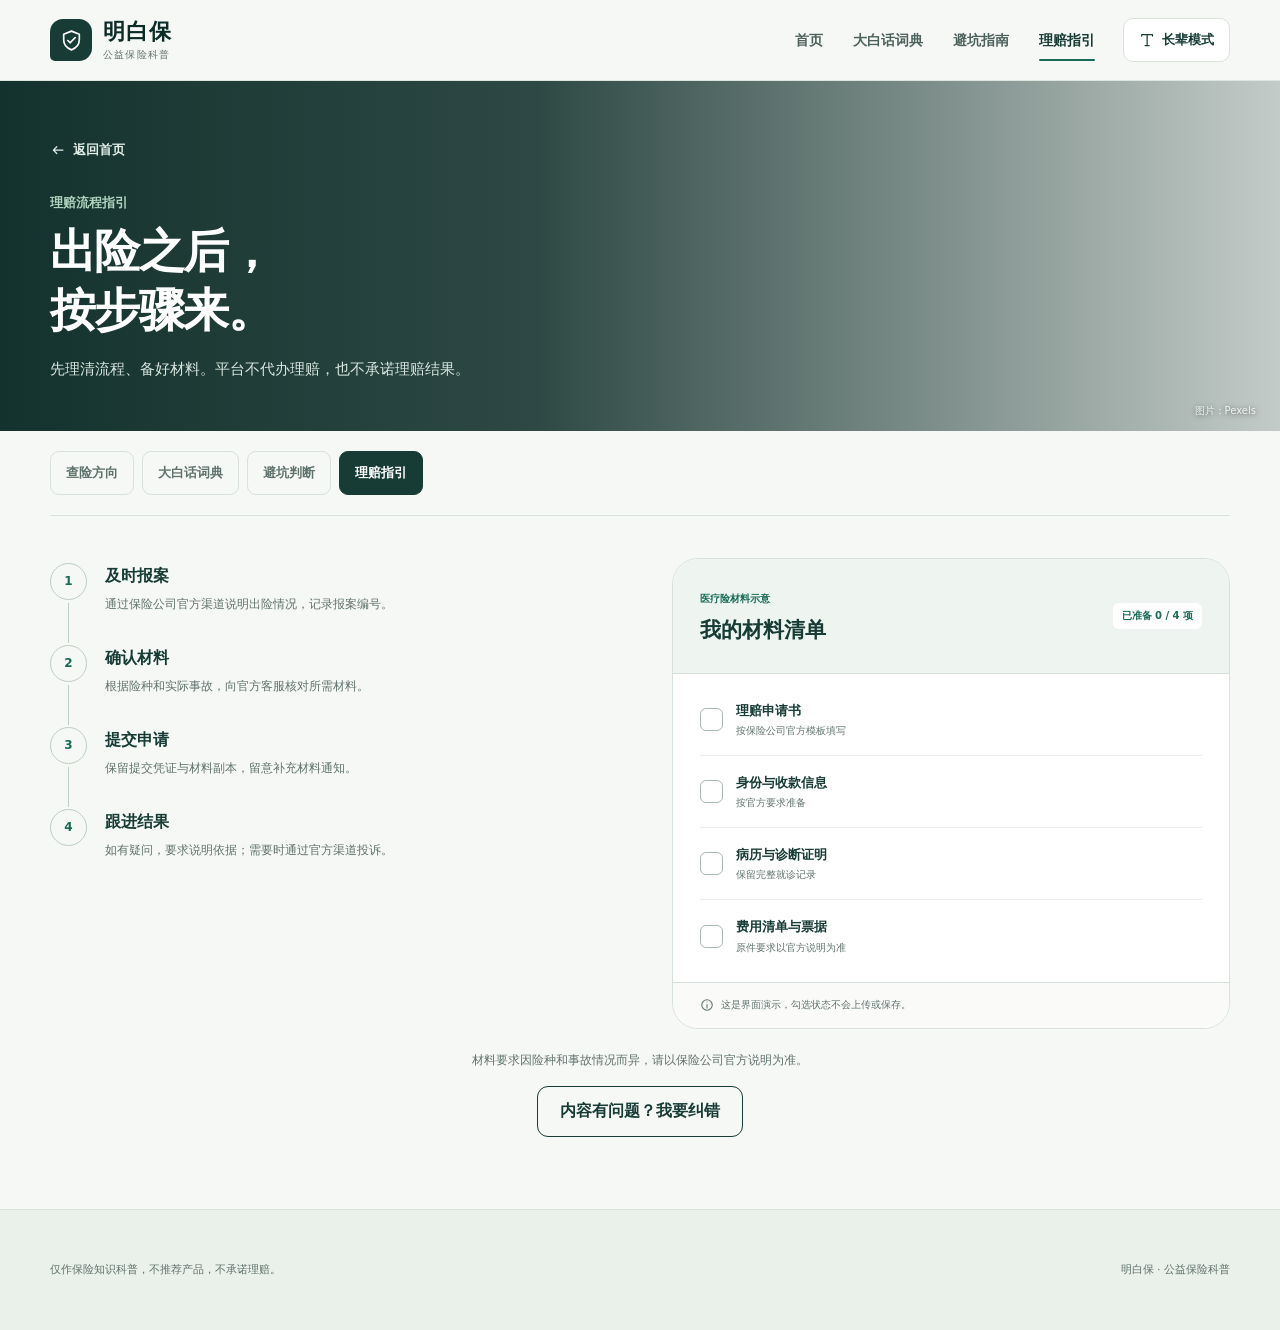
==== claims.html @ 7295a83c "Add files via upload" ====
<!doctype html>
<html lang="zh-CN">
<head><meta charset="utf-8"><meta name="viewport" content="width=device-width, initial-scale=1"><title>理赔指引｜明白保</title><link rel="stylesheet" href="styles.css"><script src="subpage.js" defer></script></head>
<body data-page="claims">
  <a class="skip-link" href="#main">跳到主要内容</a>
  <header class="site-header"><div class="header-inner container"><a class="brand" href="index.html" aria-label="明白保首页"><span class="brand-mark"><svg><use href="icons.svg#i-shield"></use></svg></span><span class="brand-name">明白保<small>公益保险科普</small></span></a><nav class="main-nav" id="main-nav" aria-label="主导航"><a href="index.html">首页</a><a href="dictionary.html">大白话词典</a><a href="pitfalls.html">避坑指南</a><a class="active" href="claims.html">理赔指引</a></nav><div class="header-actions"><button class="elder-button" id="elder-toggle" type="button" aria-pressed="false"><svg><use href="icons.svg#i-type"></use></svg><span>长辈模式</span></button><button class="menu-button icon-button" id="menu-toggle" type="button" aria-label="打开导航" aria-expanded="false" aria-controls="main-nav"><svg><use href="icons.svg#i-menu"></use></svg></button></div></div></header>
  <section class="elder-toolbar" id="elder-toolbar" aria-label="长辈模式工具" hidden><div class="container"><span><svg><use href="icons.svg#i-check"></use></svg>简洁阅读模式：只保留重要内容</span><button id="elder-read-page" type="button" aria-pressed="false"><svg><use href="icons.svg#i-volume"></use></svg><span>朗读本页</span></button></div></section>
  <main id="main">
    <section class="module-hero" style="--module-image:url('assets/claims.jpg')"><div class="container"><a class="back-home" href="index.html"><svg><use href="icons.svg#i-arrow"></use></svg>返回首页</a><p class="module-kicker">理赔流程指引</p><h1>出险之后，<br>按步骤来。</h1><p>先理清流程、备好材料。平台不代办理赔，也不承诺理赔结果。</p></div><a class="module-photo-credit" href="https://www.pexels.com/photo/person-working-on-documents-7821540/" target="_blank" rel="noopener">图片：Pexels</a></section>
    <nav class="module-switcher container" aria-label="功能切换"><a href="direction.html">查险方向</a><a href="dictionary.html">大白话词典</a><a href="pitfalls.html">避坑判断</a><a class="active" href="claims.html">理赔指引</a></nav>
    <section class="module-body container" aria-label="理赔步骤和材料"><div class="claims-layout"><ol class="claim-timeline"><li><span>1</span><div><strong>及时报案</strong><p>通过保险公司官方渠道说明出险情况，记录报案编号。</p></div></li><li><span>2</span><div><strong>确认材料</strong><p>根据险种和实际事故，向官方客服核对所需材料。</p></div></li><li><span>3</span><div><strong>提交申请</strong><p>保留提交凭证与材料副本，留意补充材料通知。</p></div></li><li><span>4</span><div><strong>跟进结果</strong><p>如有疑问，要求说明依据；需要时通过官方渠道投诉。</p></div></li></ol><div class="materials-card"><div class="materials-heading"><div><span>医疗险材料示意</span><h3>我的材料清单</h3></div><span id="material-progress">已准备 0 / 4 项</span></div><div class="material-list"><label><input type="checkbox"><span class="custom-check"><svg><use href="icons.svg#i-check"></use></svg></span><span><strong>理赔申请书</strong><small>按保险公司官方模板填写</small></span></label><label><input type="checkbox"><span class="custom-check"><svg><use href="icons.svg#i-check"></use></svg></span><span><strong>身份与收款信息</strong><small>按官方要求准备</small></span></label><label><input type="checkbox"><span class="custom-check"><svg><use href="icons.svg#i-check"></use></svg></span><span><strong>病历与诊断证明</strong><small>保留完整就诊记录</small></span></label><label><input type="checkbox"><span class="custom-check"><svg><use href="icons.svg#i-check"></use></svg></span><span><strong>费用清单与票据</strong><small>原件要求以官方说明为准</small></span></label></div><p class="materials-note"><svg><use href="icons.svg#i-info"></use></svg>这是界面演示，勾选状态不会上传或保存。</p></div></div><p class="module-disclaimer">材料要求因险种和事故情况而异，请以保险公司官方说明为准。</p><button class="secondary-button correction-open" type="button">内容有问题？我要纠错</button></section>
  </main>
  <footer class="site-footer"><div class="container footer-inner"><p>仅作保险知识科普，不推荐产品，不承诺理赔。</p><p class="prototype-label">明白保 · 公益保险科普</p></div></footer>
  <dialog class="correction-dialog" id="correction-dialog" aria-labelledby="correction-title"><button class="dialog-close icon-button" type="button" data-close-dialog aria-label="关闭"><svg><use href="icons.svg#i-close"></use></svg></button><div class="dialog-badge"><svg><use href="icons.svg#i-refresh"></use></svg>内容纠错</div><h2 id="correction-title">哪里需要改正？</h2><p class="dialog-description">无需填写姓名或联系方式。当前为外观原型，不会发送数据。</p><form id="correction-form"><label for="correction-content">问题描述</label><textarea id="correction-content" rows="5" required placeholder="请指出内容、来源或其他问题"></textarea><button class="primary-button" type="submit">预览提交反馈</button></form></dialog><div class="toast" id="toast" role="status" hidden></div>
</body>
</html>
---- styles.css ----
@charset "UTF-8";

:root {
  --ink: #173c35;
  --ink-deep: #0d2c27;
  --text: #243b36;
  --muted: #60726d;
  --paper: #f6f8f5;
  --white: #ffffff;
  --sage: #e5eee8;
  --sage-deep: #cddfd3;
  --green: #176b57;
  --green-hover: #105544;
  --mint: #dcefe5;
  --amber: #d79a38;
  --amber-soft: #fbf0d9;
  --blue-soft: #e3edf3;
  --red-soft: #f5e7e0;
  --border: #d8e1da;
  --focus: #246fd1;
  --ease-out: cubic-bezier(0.23, 1, 0.32, 1);
  --ease-in-out: cubic-bezier(0.77, 0, 0.175, 1);
  --shadow: 0 18px 50px rgba(23, 60, 53, 0.09);
  --radius-large: 26px;
  --radius-medium: 16px;
  color-scheme: light;
  font-family: "Microsoft YaHei", "PingFang SC", "Noto Sans CJK SC", system-ui, sans-serif;
  font-size: 16px;
  scroll-behavior: smooth;
}

:root.large-text { font-size: 118.75%; }

* { box-sizing: border-box; }
body { margin: 0; background: var(--paper); color: var(--text); line-height: 1.65; -webkit-font-smoothing: antialiased; }
button, input, textarea { font: inherit; }
button, a { -webkit-tap-highlight-color: transparent; }
button { color: inherit; }
a { color: inherit; text-decoration: none; }
button { cursor: pointer; }
svg { width: 1.25em; height: 1.25em; fill: none; stroke: currentColor; stroke-width: 1.8; stroke-linecap: round; stroke-linejoin: round; flex: 0 0 auto; }
p, h1, h2, h3, blockquote { margin: 0; }
button, input, textarea, summary { outline-offset: 4px; }
:focus-visible { outline: 3px solid var(--focus); }
::selection { background: #c6e5d5; color: var(--ink-deep); }
[hidden] { display: none !important; }
section[id] { scroll-margin-top: 100px; }
.container { width: min(1180px, calc(100% - 48px)); margin-inline: auto; }
.icon-library { position: absolute; width: 0; height: 0; overflow: hidden; }
.skip-link { position: fixed; z-index: 100; left: 16px; top: 12px; padding: 10px 16px; background: var(--white); color: var(--ink); border-radius: 8px; transform: translateY(-160%); }
.skip-link:focus { transform: translateY(0); }

.site-header { position: sticky; z-index: 30; top: 0; background: rgba(246, 248, 245, 0.94); border-bottom: 1px solid rgba(216, 225, 218, 0.8); backdrop-filter: blur(16px); }
.header-inner { min-height: 80px; display: flex; align-items: center; justify-content: space-between; gap: 28px; }
.brand { display: inline-flex; align-items: center; gap: 11px; flex: 0 0 auto; }
.brand-mark { display: grid; place-items: center; width: 42px; height: 42px; border-radius: 13px 13px 13px 5px; background: var(--ink); color: var(--white); }
.brand-mark svg { width: 25px; height: 25px; stroke-width: 1.6; }
.brand-name { color: var(--ink-deep); font-size: 22px; font-weight: 800; line-height: 1.15; letter-spacing: 0.04em; }
.brand-name small { display: block; margin-top: 5px; color: var(--muted); font-size: 10px; font-weight: 500; letter-spacing: 0.12em; }
.main-nav { display: flex; align-items: center; gap: 30px; margin-left: auto; }
.main-nav a { position: relative; padding: 26px 0 24px; color: #4e625d; font-size: 14px; font-weight: 600; white-space: nowrap; transition: color 160ms ease; }
.main-nav a::after { content: ""; position: absolute; left: 0; right: 0; bottom: 16px; height: 2px; border-radius: 2px; background: var(--green); transform: scaleX(0); transition: transform 180ms var(--ease-out); }
.main-nav a.active { color: var(--ink); }
.main-nav a.active::after { transform: scaleX(1); }
.header-actions { display: flex; align-items: center; gap: 8px; }
.elder-button, .sound-button { min-height: 44px; display: inline-flex; align-items: center; justify-content: center; gap: 7px; padding: 9px 15px; border: 1px solid var(--border); border-radius: 10px; background: var(--white); color: var(--ink); font-size: 13px; font-weight: 700; transition: background-color 160ms ease, border-color 160ms ease, transform 140ms var(--ease-out); }
.elder-button[aria-pressed="true"] { background: var(--ink); border-color: var(--ink); color: var(--white); }
.icon-button { width: 44px; height: 44px; display: inline-grid; place-items: center; padding: 0; border: 0; border-radius: 10px; background: transparent; }
.menu-button { display: none; }
.primary-button, .secondary-button { min-height: 46px; display: inline-flex; align-items: center; justify-content: center; padding: 11px 22px; border: 1px solid transparent; border-radius: 11px; font-weight: 700; transition: background-color 160ms ease, transform 140ms var(--ease-out); }
.primary-button { background: var(--green); color: var(--white); }
.secondary-button { background: transparent; border-color: var(--ink); color: var(--ink); }
.primary-button:active, .secondary-button:active, .elder-button:active, .sound-button:active, .text-button:active, .task-card:active { transform: scale(0.98); }

.hero { display: grid; grid-template-columns: minmax(0, 1.06fr) minmax(400px, 0.94fr); gap: 68px; align-items: center; padding-top: 74px; padding-bottom: 72px; }
.public-badge { width: fit-content; display: flex; align-items: center; gap: 7px; margin-bottom: 24px; padding: 6px 11px; border: 1px solid var(--sage-deep); border-radius: 8px; background: var(--sage); color: var(--green); font-size: 13px; font-weight: 700; }
.public-badge svg { width: 17px; height: 17px; }
.hero h1 { max-width: 680px; color: var(--ink-deep); font-size: clamp(40px, 4.2vw, 62px); font-weight: 800; line-height: 1.25; letter-spacing: -0.045em; }
.hero-description { max-width: 590px; margin-top: 24px; color: var(--muted); font-size: 17px; line-height: 1.85; }
.search-area { position: relative; margin-top: 30px; }
.hero-search { position: relative; z-index: 5; }
.hero-search > label { display: block; margin-bottom: 9px; color: var(--ink); font-size: 14px; font-weight: 700; }
.search-control { min-height: 64px; display: flex; align-items: center; gap: 12px; padding: 7px 7px 7px 18px; border: 1px solid #bdcec2; border-radius: 15px; background: var(--white); box-shadow: 0 8px 25px rgba(23, 60, 53, 0.06); transition: border-color 160ms ease, box-shadow 160ms ease; }
.search-control:focus-within { border-color: var(--green); box-shadow: 0 0 0 4px rgba(23, 107, 87, 0.1); }
.search-control > svg { width: 23px; height: 23px; color: var(--green); }
.search-control input { min-width: 0; flex: 1; border: 0; outline: 0; background: transparent; color: var(--ink-deep); font-size: 15px; }
.search-control input::placeholder { color: #87968f; }
.search-control .primary-button { min-height: 48px; padding-inline: 23px; }
.quick-search { display: flex; flex-wrap: wrap; align-items: center; gap: 7px; margin-top: 12px; color: var(--muted); font-size: 12px; }
.quick-search > span { margin-right: 3px; }
.quick-search button { min-height: 32px; padding: 4px 9px; border: 0; border-radius: 7px; background: transparent; color: #4f6760; }
.quick-search button:hover { background: var(--sage); }
.privacy-note { display: flex; align-items: center; gap: 6px; margin-top: 18px; color: var(--muted); font-size: 12px; }
.privacy-note svg { width: 15px; height: 15px; color: var(--green); }
.search-results { position: absolute; top: calc(100% + 8px); left: 0; right: 0; overflow: hidden; padding: 7px; border: 1px solid var(--border); border-radius: 14px; background: var(--white); box-shadow: var(--shadow); transform-origin: top center; transition: opacity 160ms var(--ease-out), transform 160ms var(--ease-out); }
.search-results:not([hidden]) { opacity: 1; transform: translateY(0) scale(1); }
@starting-style { .search-results:not([hidden]) { opacity: 0; transform: translateY(-4px) scale(0.98); } }
.search-results button, .search-results a { width: 100%; display: flex; align-items: center; gap: 12px; min-height: 56px; padding: 10px 12px; border: 0; border-radius: 9px; background: transparent; text-align: left; }
.search-results button:hover, .search-results a:hover { background: var(--sage); }
.search-results button > svg, .search-results a > svg { color: var(--green); }
.search-results button span, .search-results a span { flex: 1; }
.search-results strong { display: block; color: var(--ink); font-size: 14px; }
.search-results small { display: block; color: var(--muted); font-size: 12px; }
.search-empty { padding: 18px 14px; color: var(--muted); font-size: 14px; }

.translation-demo { position: relative; padding: 25px; border: 1px solid #cad9ce; border-radius: var(--radius-large) var(--radius-large) var(--radius-large) 8px; background: var(--white); box-shadow: var(--shadow); }
.translation-demo::before { content: ""; position: absolute; z-index: -1; inset: 18px -16px -16px 20px; border: 1px solid var(--sage-deep); border-radius: var(--radius-large); background: var(--sage); }
.demo-heading { display: flex; align-items: center; justify-content: space-between; gap: 12px; padding-bottom: 17px; }
.demo-heading > span:first-child { display: flex; align-items: center; gap: 8px; color: var(--ink); font-size: 14px; font-weight: 800; }
.demo-tag { padding: 4px 9px; border-radius: 6px; background: var(--mint); color: var(--green); font-size: 11px; font-weight: 700; transition: background-color 160ms ease, color 160ms ease; }
.translation-demo.is-translated .demo-tag { background: var(--ink); color: var(--white); }
.translation-picker { display: flex; gap: 5px; margin-bottom: 15px; padding: 4px; border-radius: 10px; background: #eef2ed; }
.translation-picker button { min-height: 36px; flex: 1; padding: 6px 10px; border: 0; border-radius: 7px; background: transparent; color: var(--muted); font-size: 12px; font-weight: 700; transition: background-color 150ms ease, color 150ms ease, transform 140ms var(--ease-out); }
.translation-picker button.active { background: var(--white); color: var(--ink); box-shadow: 0 2px 7px rgba(23, 60, 53, 0.08); }
.translation-picker button:active { transform: scale(0.97); }
.translation-stage { display: grid; min-height: 302px; }
.translation-layer { grid-area: 1 / 1; min-width: 0; padding: 25px; border-radius: 15px; }
.original-layer { display: flex; flex-direction: column; border: 1px solid #e0e5df; background: #f5f6f3; transition: opacity 160ms var(--ease-out), transform 160ms var(--ease-out); }
.excerpt-label { color: #71817a; font-size: 11px; font-weight: 700; }
.original-layer > p { margin-top: 19px; color: #53655e; font-family: "SimSun", "Songti SC", serif; font-size: 17px; line-height: 2.05; }
.layer-caption { margin-top: auto; padding-top: 24px; color: #7b8a84; font-size: 11px; }
.plain-layer { display: flex; flex-direction: column; background: var(--mint); clip-path: inset(0 100% 0 0); opacity: 0; pointer-events: none; transform: translateY(8px); transition: clip-path 420ms var(--ease-in-out), opacity 180ms var(--ease-out), transform 420ms var(--ease-in-out); }
.translation-demo.is-translated .original-layer { opacity: 0; pointer-events: none; transform: translateY(-5px); }
.translation-demo.is-translated .plain-layer { clip-path: inset(0 0 0 0); opacity: 1; pointer-events: auto; transform: translateY(0); }
.term-line { display: flex; flex-direction: column; gap: 6px; margin-top: 14px; }
.term-line > span { color: var(--green); font-size: 12px; font-weight: 700; }
.term-line strong { color: var(--ink-deep); font-size: 25px; line-height: 1.4; }
.plain-layer > p { margin-top: 13px; color: #3f5b52; font-size: 13px; line-height: 1.85; }
.text-button { min-height: 44px; display: inline-flex; align-items: center; gap: 7px; margin-top: auto; padding: 12px 0 0; border: 0; background: transparent; color: var(--green); font-size: 12px; font-weight: 800; align-self: flex-start; }
.text-button svg { width: 16px; height: 16px; transition: transform 160ms var(--ease-out); }
.translation-actions { display: flex; align-items: center; gap: 15px; margin-top: 18px; }
.translate-button { gap: 12px; flex: 0 0 auto; }
.translate-button svg { width: 17px; height: 17px; transition: transform 200ms var(--ease-out); }
.translation-demo.is-translated .translate-button svg { transform: rotate(180deg); }
.translation-actions > span { color: var(--muted); font-size: 10px; line-height: 1.6; }
.demo-footnote { display: flex; align-items: center; gap: 6px; margin-top: 15px; color: var(--muted); font-size: 10px; }
.demo-footnote svg { width: 14px; height: 14px; }

.trust-strip { border-block: 1px solid var(--border); background: #edf2ed; }
.trust-inner { display: grid; grid-template-columns: repeat(3, 1fr); padding-block: 21px; }
.trust-inner > div { display: flex; align-items: center; justify-content: center; gap: 12px; padding-inline: 26px; border-right: 1px solid var(--border); }
.trust-inner > div:last-child { border-right: 0; }
.trust-inner svg { width: 25px; height: 25px; color: var(--green); }
.trust-inner span { color: var(--muted); font-size: 11px; line-height: 1.55; }
.trust-inner strong { display: block; color: var(--ink); font-size: 13px; }

.tasks-section { padding-top: 84px; padding-bottom: 90px; }
.section-heading { display: flex; align-items: flex-end; justify-content: space-between; gap: 40px; margin-bottom: 32px; }
.section-kicker { margin-bottom: 8px; color: var(--green); font-size: 13px; font-weight: 800; letter-spacing: 0.06em; }
.section-heading h2, .about-copy h2, .pitfalls-intro h2 { color: var(--ink-deep); font-size: clamp(29px, 3vw, 40px); line-height: 1.35; letter-spacing: -0.025em; }
.section-heading > p { max-width: 370px; color: var(--muted); font-size: 13px; text-align: right; }
.task-grid { display: grid; grid-template-columns: 1fr; border-top: 1px solid var(--border); }
.task-card { min-height: 112px; display: grid; grid-template-columns: 48px minmax(0, 1fr) auto; align-items: center; gap: 22px; padding: 20px 12px; border: 0; border-bottom: 1px solid var(--border); border-radius: 0; background: transparent; text-align: left; transition: background-color 160ms ease, transform 140ms var(--ease-out); }
.task-icon { width: 44px; height: 44px; display: grid; place-items: center; border: 1px solid var(--border); border-radius: 50%; color: var(--ink); }
.task-icon svg { width: 23px; height: 23px; }
.direction .task-icon { background: var(--mint); color: var(--green); }
.warning .task-icon { background: var(--amber-soft); color: #9a6417; }
.dictionary .task-icon { background: var(--blue-soft); color: #345e78; }
.claims .task-icon { background: var(--red-soft); color: #995a43; }
.task-content strong { display: block; color: var(--ink-deep); font-size: 19px; line-height: 1.5; }
.task-content > span { display: block; margin-top: 5px; color: var(--muted); font-size: 12px; }
.task-action { display: flex; align-items: center; gap: 12px; padding-left: 20px; color: var(--green); font-size: 12px; font-weight: 700; white-space: nowrap; }
.task-action svg { width: 18px; height: 18px; transition: transform 160ms var(--ease-out); }

.dictionary-section { padding-block: 82px; border-block: 1px solid var(--border); background: #edf3ee; }
.dictionary-workspace { display: grid; grid-template-columns: 290px minmax(0, 1fr); overflow: hidden; border: 1px solid #cad8ce; border-radius: var(--radius-large); background: var(--white); box-shadow: 0 12px 35px rgba(23, 60, 53, 0.05); }
.term-browser { padding: 27px 20px; border-right: 1px solid var(--border); background: #f8faf7; }
.term-browser > label { display: block; padding-inline: 8px; color: var(--ink); font-size: 13px; font-weight: 800; }
.term-filter { display: flex; align-items: center; gap: 8px; margin-top: 13px; padding: 0 11px; border: 1px solid var(--border); border-radius: 9px; background: var(--white); }
.term-filter svg { width: 17px; height: 17px; color: var(--muted); }
.term-filter input { width: 100%; min-height: 40px; border: 0; outline: 0; background: transparent; font-size: 12px; }
.term-list { display: flex; flex-direction: column; gap: 5px; margin-top: 18px; }
.term-tab { min-height: 65px; padding: 11px 13px; border: 1px solid transparent; border-radius: 10px; background: transparent; text-align: left; transition: background-color 150ms ease, border-color 150ms ease, transform 140ms var(--ease-out); }
.term-tab > span { display: block; color: var(--ink); font-size: 15px; font-weight: 800; }
.term-tab small { display: block; margin-top: 2px; color: var(--muted); font-size: 11px; }
.term-tab.active { border-color: var(--sage-deep); background: var(--sage); }
.term-tab.active > span { color: var(--green); }
.term-tab:active { transform: scale(0.98); }
.term-article { padding: 36px 42px 0; }
.article-topline { display: flex; align-items: center; justify-content: space-between; gap: 20px; }
.article-category { color: var(--green); font-size: 12px; font-weight: 700; }
.sound-button { min-height: 38px; padding: 6px 10px; background: transparent; font-size: 11px; }
.sound-button svg { width: 16px; height: 16px; }
.term-article h3 { margin-top: 14px; color: var(--ink-deep); font-size: 42px; line-height: 1.3; letter-spacing: -0.03em; }
.term-plain { max-width: 690px; margin-top: 13px; color: var(--ink); font-size: 20px; font-weight: 600; line-height: 1.75; }
.example-box { margin-top: 26px; padding: 19px 22px; border-left: 3px solid var(--green); border-radius: 0 10px 10px 0; background: #eef5ef; }
.example-box > span { color: var(--green); font-size: 11px; font-weight: 800; }
.example-box p { margin-top: 6px; color: #4a625a; font-size: 13px; line-height: 1.85; }
.misconception { display: flex; gap: 13px; margin-top: 18px; padding: 18px 20px; border: 1px solid #eeddbd; border-radius: 10px; background: #fdf8ec; }
.misconception > svg { margin-top: 3px; color: #a66c16; }
.misconception strong { color: #805616; font-size: 12px; }
.misconception p { margin-top: 4px; color: #715f3e; font-size: 12px; line-height: 1.8; }
.related-terms { display: flex; align-items: center; gap: 13px; margin-top: 22px; color: var(--muted); font-size: 12px; }
.related-terms > div { display: flex; gap: 7px; }
.related-terms button { min-height: 34px; padding: 4px 11px; border: 1px solid var(--border); border-radius: 7px; background: transparent; color: var(--green); font-size: 11px; }
.article-source { display: flex; align-items: center; gap: 20px; margin: 29px -42px 0; padding: 18px 42px; border-top: 1px solid var(--border); background: #fafbf9; }
.article-source > div { display: flex; align-items: center; gap: 9px; }
.article-source svg { color: var(--green); }
.article-source > div span { color: var(--muted); font-size: 9px; line-height: 1.5; }
.article-source > div strong { display: block; color: #53665f; font-size: 10px; font-weight: 600; }
.update-time { margin-left: auto; color: var(--muted); font-size: 10px; white-space: nowrap; }
.article-source > button { min-height: 36px; padding: 4px 0 4px 10px; border: 0; background: transparent; color: var(--green); font-size: 11px; font-weight: 700; }

.pitfalls-section { padding-block: 92px; background: var(--ink-deep); color: #d7e4de; }
.pitfalls-layout { display: grid; grid-template-columns: 0.78fr 1.22fr; gap: 90px; align-items: start; }
.pitfalls-intro { position: sticky; top: 125px; }
.pitfalls-intro .section-kicker { color: #a6cfb8; }
.pitfalls-intro h2 { color: var(--white); font-size: clamp(35px, 3.8vw, 50px); }
.pitfalls-intro > p:not(.section-kicker) { max-width: 390px; margin-top: 22px; color: #b5c8c0; font-size: 14px; line-height: 1.9; }
.pitfall-rule { display: flex; align-items: center; gap: 15px; margin-top: 35px; color: #a8bdb4; font-size: 12px; line-height: 1.9; }
.pitfall-rule svg { width: 32px; height: 32px; color: #a6cfb8; }
.pitch-analysis { overflow: hidden; border: 1px solid #38544c; border-radius: var(--radius-large); background: #153a32; }
.pitch-quote { padding: 34px 38px; border-bottom: 1px solid #38544c; background: #1a4339; }
.pitch-quote > span { color: #afc6bb; font-size: 11px; font-weight: 700; }
.pitch-quote blockquote { margin-top: 14px; color: #fff6df; font-size: clamp(26px, 3vw, 38px); font-weight: 700; line-height: 1.55; letter-spacing: -0.02em; }
.risk-point { display: flex; gap: 14px; margin: 28px 34px 0; padding: 19px; border: 1px solid #6f5c35; border-radius: 11px; background: #3e3d2d; }
.risk-point > svg { margin-top: 3px; color: #edc477; }
.risk-point strong { color: #ffe2a8; font-size: 13px; }
.risk-point p { margin-top: 5px; color: #d8ceb5; font-size: 12px; line-height: 1.8; }
.questions-block { padding: 29px 34px; }
.questions-block h3 { color: var(--white); font-size: 16px; }
.questions-block details { border-bottom: 1px solid #38544c; }
.questions-block summary { min-height: 58px; display: flex; align-items: center; justify-content: space-between; gap: 15px; color: #ecf4ef; font-size: 13px; font-weight: 600; cursor: pointer; list-style: none; }
.questions-block summary::-webkit-details-marker { display: none; }
.questions-block summary svg { width: 17px; height: 17px; color: #a6cfb8; transition: transform 180ms var(--ease-out); }
.questions-block details[open] summary svg { transform: rotate(180deg); }
.questions-block details p { padding: 0 24px 18px 0; color: #b8cbc3; font-size: 12px; line-height: 1.8; }
.correct-action { display: flex; align-items: center; gap: 13px; padding: 20px 34px; background: #dbece0; color: #36594c; }
.correct-action > svg { width: 25px; height: 25px; color: var(--green); }
.correct-action span { font-size: 11px; line-height: 1.7; }
.correct-action strong { display: block; color: var(--ink); font-size: 12px; }

.claims-section { padding-top: 88px; padding-bottom: 90px; }
.claims-layout { display: grid; grid-template-columns: 1fr 1fr; gap: 64px; align-items: start; }
.claim-timeline { margin: 0; padding: 5px 0 0; list-style: none; }
.claim-timeline li { position: relative; display: flex; gap: 18px; padding-bottom: 29px; }
.claim-timeline li:not(:last-child)::before { content: ""; position: absolute; left: 18px; top: 40px; bottom: 2px; border-left: 1px solid #bdcec2; }
.claim-timeline li > span { z-index: 1; width: 37px; height: 37px; display: grid; place-items: center; flex: 0 0 auto; border: 1px solid #bdcec2; border-radius: 50%; background: var(--paper); color: var(--green); font-size: 12px; font-weight: 800; }
.claim-timeline strong { color: var(--ink); font-size: 16px; }
.claim-timeline p { margin-top: 5px; color: var(--muted); font-size: 12px; line-height: 1.8; }
.materials-card { overflow: hidden; border: 1px solid var(--border); border-radius: var(--radius-large); background: var(--white); }
.materials-heading { display: flex; align-items: center; justify-content: space-between; gap: 20px; padding: 25px 27px; border-bottom: 1px solid var(--border); background: #eef4ef; }
.materials-heading > div > span { color: var(--green); font-size: 10px; font-weight: 700; }
.materials-heading h3 { margin-top: 3px; color: var(--ink); font-size: 21px; }
.materials-heading > span { padding: 5px 9px; border-radius: 6px; background: var(--white); color: var(--green); font-size: 10px; font-weight: 700; white-space: nowrap; }
.material-list { padding: 10px 27px; }
.material-list label { min-height: 72px; display: flex; align-items: center; gap: 13px; border-bottom: 1px solid #e8ede8; cursor: pointer; }
.material-list label:last-child { border-bottom: 0; }
.material-list input { position: absolute; opacity: 0; pointer-events: none; }
.custom-check { width: 23px; height: 23px; display: grid; place-items: center; flex: 0 0 auto; border: 1.5px solid #a8b9ae; border-radius: 6px; color: transparent; transition: background-color 150ms ease, border-color 150ms ease, transform 140ms var(--ease-out); }
.custom-check svg { width: 16px; height: 16px; stroke-width: 2.5; }
.material-list input:checked + .custom-check { border-color: var(--green); background: var(--green); color: var(--white); }
.material-list input:focus-visible + .custom-check { outline: 3px solid var(--focus); outline-offset: 3px; }
.material-list label:active .custom-check { transform: scale(0.94); }
.material-list label > span:last-child strong { display: block; color: var(--ink); font-size: 13px; }
.material-list label > span:last-child small { display: block; margin-top: 2px; color: var(--muted); font-size: 10px; }
.materials-note { display: flex; align-items: center; gap: 7px; padding: 14px 27px; border-top: 1px solid var(--border); background: #fafbf9; color: var(--muted); font-size: 10px; }
.materials-note svg { width: 14px; height: 14px; }

.about-section { display: grid; grid-template-columns: 0.9fr 1.1fr; gap: 50px 80px; align-items: center; padding-top: 65px; padding-bottom: 65px; border-top: 1px solid var(--border); }
.about-copy > p:last-child { margin-top: 18px; color: var(--muted); font-size: 13px; line-height: 1.9; }
.about-principles { display: grid; grid-template-columns: repeat(3, 1fr); gap: 24px; }
.about-principles > div { display: flex; flex-direction: column; align-items: flex-start; }
.about-principles svg { width: 25px; height: 25px; margin-bottom: 14px; color: var(--green); }
.about-principles strong { color: var(--ink); font-size: 14px; }
.about-principles span { margin-top: 6px; color: var(--muted); font-size: 11px; line-height: 1.8; }
.about-section > .secondary-button { grid-column: 2; width: fit-content; margin-top: -28px; font-size: 12px; }
.disclaimer { display: flex; align-items: flex-start; gap: 12px; margin-bottom: 52px; padding: 19px 23px; border: 1px solid var(--border); border-radius: 12px; background: #eef2ed; }
.disclaimer svg { margin-top: 3px; color: var(--green); }
.disclaimer p { color: var(--muted); font-size: 11px; line-height: 1.8; }
.disclaimer strong { display: block; color: var(--ink); font-size: 12px; }
.site-footer { border-top: 1px solid var(--border); background: #eaf0ea; }
.footer-inner { min-height: 120px; display: flex; align-items: center; gap: 40px; }
.footer-inner > p { color: var(--muted); font-size: 11px; }
.footer-inner .prototype-label { margin-left: auto; }

dialog { width: min(560px, calc(100% - 32px)); max-height: calc(100vh - 40px); overflow-y: auto; padding: 34px; border: 1px solid var(--border); border-radius: 22px; background: var(--white); color: var(--text); box-shadow: 0 25px 80px rgba(13, 44, 39, 0.22); }
dialog::backdrop { background: rgba(13, 44, 39, 0.55); backdrop-filter: blur(3px); }
dialog[open] { animation: dialog-enter 240ms var(--ease-out); }
@keyframes dialog-enter { from { opacity: 0; transform: scale(0.96) translateY(8px); } to { opacity: 1; transform: scale(1) translateY(0); } }
.dialog-close { position: absolute; right: 14px; top: 14px; color: var(--muted); }
.dialog-badge { display: flex; align-items: center; gap: 7px; color: var(--green); font-size: 12px; font-weight: 800; }
dialog h2 { margin-top: 17px; padding-right: 22px; color: var(--ink-deep); font-size: 27px; line-height: 1.45; }
.dialog-description { margin-top: 10px; color: var(--muted); font-size: 12px; }
.wizard-progress { height: 5px; overflow: hidden; margin-top: 24px; border-radius: 5px; background: var(--sage); }
.wizard-progress span { display: block; width: 100%; height: 100%; border-radius: inherit; background: var(--green); transform: scaleX(0.25); transform-origin: left; transition: transform 220ms var(--ease-out); }
#wizard-content { min-height: 276px; }
.wizard-step-label { display: block; margin-top: 23px; color: var(--muted); font-size: 11px; }
.wizard-question { margin-top: 5px; color: var(--ink); font-size: 18px; font-weight: 800; }
.wizard-options { display: grid; gap: 9px; margin-top: 17px; }
.wizard-options button { min-height: 49px; padding: 10px 15px; border: 1px solid var(--border); border-radius: 10px; background: var(--white); color: var(--ink); text-align: left; transition: background-color 150ms ease, border-color 150ms ease, transform 140ms var(--ease-out); }
.wizard-options button:hover { border-color: var(--green); background: var(--sage); }
.wizard-options button:active { transform: scale(0.98); }
.wizard-note { display: flex; align-items: center; gap: 6px; margin-top: 22px; color: var(--muted); font-size: 10px; }
.wizard-result { margin-top: 23px; }
.wizard-result > span { color: var(--green); font-size: 11px; font-weight: 700; }
.wizard-result h3 { margin-top: 7px; color: var(--ink); font-size: 22px; }
.wizard-result p { margin-top: 12px; color: var(--muted); font-size: 13px; }
.wizard-result ul { margin: 17px 0; padding: 17px 17px 17px 34px; border-radius: 10px; background: var(--sage); color: #405c51; font-size: 12px; line-height: 2; }
.wizard-result button { width: 100%; }
.correction-dialog form { margin-top: 22px; }
.correction-dialog form label { display: block; margin-bottom: 7px; color: var(--ink); font-size: 12px; font-weight: 700; }
.correction-dialog textarea { width: 100%; resize: vertical; padding: 12px; border: 1px solid var(--border); border-radius: 10px; color: var(--ink); }
.correction-dialog .primary-button { width: 100%; margin-top: 15px; }
.toast { position: fixed; z-index: 100; left: 50%; bottom: 28px; max-width: calc(100% - 32px); padding: 12px 18px; border-radius: 10px; background: var(--ink-deep); color: var(--white); box-shadow: var(--shadow); font-size: 13px; transform: translateX(-50%); }

@media (hover: hover) and (pointer: fine) {
  .main-nav a:hover { color: var(--green); }
  .main-nav a:hover::after { transform: scaleX(1); }
  .primary-button:hover { background: var(--green-hover); }
  .secondary-button:hover { background: var(--sage); }
  .elder-button:hover, .sound-button:hover { border-color: #a9bdb0; background: var(--sage); }
  .task-card:hover { background: #edf3ee; }
  .text-button:hover svg { transform: translateX(3px); }
  .translation-picker button:not(.active):hover { color: var(--ink); }
  .task-card:hover .task-action svg { transform: translateX(3px); }
  .term-tab:not(.active):hover { background: #eef3ee; }
}

@media (max-width: 1050px) {
  .main-nav { gap: 20px; }
  .main-nav a { font-size: 12px; }
  .hero { grid-template-columns: minmax(0, 1fr) minmax(360px, 0.85fr); gap: 38px; }
  .hero h1 { font-size: 46px; }
  .task-card { grid-template-columns: auto 1fr; }
  .task-action { grid-column: 2; }
  .pitfalls-layout { gap: 50px; }
  .about-section { gap: 45px; }
  .about-principles { gap: 16px; }
}

@media (max-width: 850px) {
  .header-inner { min-height: 70px; }
  .menu-button { display: inline-grid; }
  .main-nav { position: absolute; left: 24px; right: 24px; top: 70px; display: none; flex-direction: column; align-items: stretch; gap: 0; padding: 10px; border: 1px solid var(--border); border-radius: 14px; background: var(--white); box-shadow: var(--shadow); }
  .main-nav.open { display: flex; }
  .main-nav a { min-height: 46px; padding: 11px 13px; border-radius: 8px; font-size: 14px; }
  .main-nav a::after { display: none; }
  .main-nav a.active { background: var(--sage); }
  .hero { grid-template-columns: 1fr; gap: 48px; padding-top: 52px; }
  .hero-copy { max-width: 680px; }
  .translation-demo { width: min(580px, calc(100% - 12px)); }
  .trust-inner { padding-block: 18px; }
  .trust-inner > div { padding-inline: 14px; }
  .trust-inner span { font-size: 10px; }
  .section-heading { align-items: flex-start; flex-direction: column; gap: 12px; }
  .section-heading > p { text-align: left; }
  .dictionary-workspace { grid-template-columns: 230px minmax(0, 1fr); }
  .term-article { padding: 28px 26px 0; }
  .article-source { margin-inline: -26px; padding-inline: 26px; flex-wrap: wrap; }
  .pitfalls-layout { grid-template-columns: 1fr; }
  .pitfalls-intro { position: static; }
  .pitfalls-intro h2 br { display: none; }
  .claims-layout { gap: 35px; }
  .about-section { grid-template-columns: 1fr; gap: 35px; }
  .about-section > .secondary-button { grid-column: 1; margin-top: -15px; }
}

@media (max-width: 640px) {
  :root.large-text { font-size: 112.5%; }
  .container { width: min(100% - 32px, 1180px); }
  .brand-mark { width: 38px; height: 38px; }
  .brand-name { font-size: 20px; }
  .brand-name small { font-size: 9px; }
  .header-inner { gap: 10px; }
  .elder-button { padding-inline: 11px; }
  .elder-button span { font-size: 11px; }
  .hero { padding-top: 37px; padding-bottom: 52px; }
  .public-badge { margin-bottom: 19px; font-size: 11px; }
  .hero h1 { font-size: clamp(30px, 8.8vw, 40px); line-height: 1.35; text-wrap: balance; }
  .hero-description { margin-top: 18px; font-size: 15px; }
  .search-area { margin-top: 24px; }
  .search-control { min-height: 59px; padding-left: 13px; gap: 8px; }
  .search-control input { font-size: 13px; }
  .search-control .primary-button { min-height: 44px; padding-inline: 15px; font-size: 13px; }
  .quick-search { align-items: flex-start; }
  .quick-search > span { width: 100%; }
  .privacy-note { align-items: flex-start; font-size: 10px; }
  .translation-demo { padding: 19px; }
  .translation-stage { min-height: 342px; }
  .translation-layer { padding: 18px; }
  .original-layer > p { font-size: 15px; }
  .translation-actions { align-items: stretch; flex-direction: column; gap: 8px; }
  .translate-button { width: 100%; }
  .translation-actions > span { text-align: center; }
  .term-line strong { font-size: 21px; }
  .trust-inner { grid-template-columns: 1fr; padding-block: 8px; }
  .trust-inner > div { justify-content: flex-start; padding: 13px 4px; border-right: 0; border-bottom: 1px solid var(--border); }
  .trust-inner > div:last-child { border-bottom: 0; }
  .trust-inner span { font-size: 11px; }
  .tasks-section, .claims-section { padding-top: 58px; padding-bottom: 62px; }
  .section-heading { margin-bottom: 24px; }
  .section-heading h2, .about-copy h2 { font-size: 30px; }
  .task-grid { grid-template-columns: 1fr; }
  .task-card { min-height: 140px; padding: 21px; gap: 14px; }
  .task-content strong { font-size: 16px; }
  .dictionary-section { padding-block: 58px; }
  .dictionary-workspace { display: block; overflow: visible; border: 0; background: transparent; box-shadow: none; }
  .term-browser { padding: 0; border: 0; background: transparent; }
  .term-browser > label, .term-filter { display: none; }
  .term-list { flex-direction: row; overflow-x: auto; gap: 8px; margin: 0 0 17px; padding-bottom: 6px; scrollbar-width: thin; }
  .term-tab { min-width: 108px; min-height: 48px; padding: 9px 13px; border-color: var(--border); background: var(--white); }
  .term-tab small { display: none; }
  .term-article { padding: 25px 20px 0; border: 1px solid #cad8ce; border-radius: 18px; background: var(--white); }
  .term-article h3 { font-size: 34px; }
  .term-plain { font-size: 17px; }
  .example-box { padding: 16px; }
  .misconception { padding: 15px; }
  .related-terms { align-items: flex-start; }
  .article-source { margin: 25px -20px 0; padding: 17px 20px; gap: 10px; }
  .update-time { margin-left: 0; }
  .article-source > button { margin-left: auto; }
  .pitfalls-section { padding-block: 60px; }
  .pitfalls-layout { gap: 35px; }
  .pitch-quote { padding: 26px 23px; }
  .risk-point { margin: 22px 20px 0; padding: 16px; }
  .questions-block { padding: 24px 20px; }
  .correct-action { padding: 18px 20px; }
  .claims-layout { grid-template-columns: 1fr; gap: 25px; }
  .materials-heading { padding: 21px; }
  .material-list { padding-inline: 21px; }
  .about-section { padding-top: 52px; padding-bottom: 45px; }
  .about-principles { grid-template-columns: 1fr; gap: 24px; }
  .about-principles > div { display: grid; grid-template-columns: 35px 1fr; column-gap: 10px; }
  .about-principles svg { grid-row: 1 / 3; margin: 2px 0 0; }
  .about-principles span { margin-top: 2px; }
  .disclaimer { margin-bottom: 35px; padding: 16px; }
  .footer-inner { flex-wrap: wrap; gap: 18px; padding-block: 28px; }
  .footer-inner > p:not(.prototype-label) { width: 100%; }
  .footer-inner .prototype-label { margin-left: 0; }
  dialog { padding: 28px 22px; }
  dialog h2 { font-size: 23px; }
}

@media (prefers-reduced-motion: reduce) {
  :root { scroll-behavior: auto; }
  *, *::before, *::after { animation-duration: 0.01ms !important; animation-iteration-count: 1 !important; transition-duration: 0.01ms !important; }
  .task-card:hover { transform: none; }
}


.elder-toolbar { border-bottom: 1px solid #274b42; background: var(--ink-deep); color: var(--white); }
.elder-toolbar > .container { min-height: 72px; display: flex; align-items: center; justify-content: space-between; gap: 20px; }
.elder-toolbar span { display: flex; align-items: center; gap: 9px; font-size: 17px; font-weight: 700; }
.elder-toolbar button { min-height: 48px; display: inline-flex; align-items: center; gap: 8px; padding: 10px 18px; border: 2px solid var(--white); border-radius: 10px; background: var(--white); color: var(--ink-deep); font-size: 17px; font-weight: 800; transition: background-color 150ms ease, transform 140ms var(--ease-out); }
.elder-toolbar button[aria-pressed="true"] { background: var(--mint); }
.elder-toolbar button:active { transform: scale(0.98); }

:root.elder-mode { --muted: #40564d; --border: #a7b9ad; font-size: 20px; }
.elder-mode body { background: var(--white); }
.elder-mode .container { width: min(960px, calc(100% - 40px)); }
.elder-mode .main-nav,
.elder-mode .menu-button,
.elder-mode .translation-demo,
.elder-mode .trust-strip,
.elder-mode .quick-search,
.elder-mode .privacy-note,
.elder-mode .section-heading > p,
.elder-mode .task-content > span,
.elder-mode .term-browser > label,
.elder-mode .term-filter,
.elder-mode .article-category,
.elder-mode .misconception,
.elder-mode .related-terms,
.elder-mode .article-source,
.elder-mode .pitfall-rule,
.elder-mode .risk-point,
.elder-mode .correct-action,
.elder-mode .claim-timeline,
.elder-mode .material-list small,
.elder-mode .materials-note,
.elder-mode .about-section,
.elder-mode .prototype-label { display: none !important; }
.elder-mode .site-header { background: var(--white); }
.elder-mode .header-inner { min-height: 88px; }
.elder-mode .brand-mark { width: 50px; height: 50px; }
.elder-mode .brand-name { font-size: 27px; }
.elder-mode .brand-name small { font-size: 12px; }
.elder-mode .elder-button { min-height: 54px; padding: 12px 18px; border-width: 2px; font-size: 17px; }
.elder-mode .hero { display: block; padding-top: 46px; padding-bottom: 38px; }
.elder-mode .hero-copy { max-width: none; }
.elder-mode .public-badge { margin-bottom: 20px; padding: 8px 13px; font-size: 16px; }
.elder-mode .hero h1 { max-width: 760px; font-size: 50px; line-height: 1.35; letter-spacing: -0.025em; }
.elder-mode .hero-description { max-width: 700px; margin-top: 17px; color: var(--text); font-size: 21px; line-height: 1.7; }
.elder-mode .search-area { margin-top: 28px; }
.elder-mode .hero-search > label { font-size: 19px; }
.elder-mode .search-control { min-height: 80px; border: 2px solid #8da698; border-radius: 14px; box-shadow: none; }
.elder-mode .search-control input { font-size: 21px; }
.elder-mode .search-control .primary-button { min-height: 60px; padding-inline: 30px; font-size: 21px; }
.elder-mode .search-results button,
.elder-mode .search-results a { min-height: 70px; }
.elder-mode .search-results strong { font-size: 18px; }
.elder-mode .search-results small { font-size: 15px; }
.elder-mode .tasks-section { padding-top: 36px; padding-bottom: 50px; }
.elder-mode .section-kicker { font-size: 16px; }
.elder-mode .section-heading { margin-bottom: 22px; }
.elder-mode .section-heading h2,
.elder-mode .pitfalls-intro h2 { font-size: 36px; }
.elder-mode .task-grid { grid-template-columns: repeat(2, minmax(0, 1fr)); gap: 16px; border: 0; }
.elder-mode .task-card { min-height: 116px; display: flex; gap: 17px; padding: 22px; border: 2px solid #9eb2a4; border-radius: 15px; background: var(--white); }
.elder-mode .task-icon { width: 54px; height: 54px; flex: 0 0 auto; }
.elder-mode .task-icon svg { width: 29px; height: 29px; }
.elder-mode .task-content strong { font-size: 23px; }
.elder-mode .task-action { margin-left: auto; padding: 0; font-size: 0; }
.elder-mode .task-action svg { width: 28px; height: 28px; }
.elder-mode .dictionary-section { padding-block: 46px; background: #f1f5f0; }
.elder-mode .dictionary-workspace { display: block; overflow: visible; border: 0; background: transparent; box-shadow: none; }
.elder-mode .term-browser { padding: 0; border: 0; background: transparent; }
.elder-mode .term-list { display: grid; grid-template-columns: repeat(5, minmax(0, 1fr)); gap: 12px; margin: 0 0 20px; }
.elder-mode .term-tab { min-height: 64px; padding: 12px 8px; border: 2px solid #a7b9ad; border-radius: 11px; background: var(--white); text-align: center; }
.elder-mode .term-tab > span { font-size: 18px; }
.elder-mode .term-tab small { display: none; }
.elder-mode .term-tab.active { border-color: var(--green); background: var(--mint); }
.elder-mode .term-article { padding: 28px; border: 2px solid #a7b9ad; border-radius: 16px; background: var(--white); }
.elder-mode .article-topline { justify-content: flex-end; }
.elder-mode .sound-button { min-height: 50px; padding: 10px 15px; border-width: 2px; font-size: 16px; }
.elder-mode .term-article h3 { margin-top: 4px; font-size: 44px; }
.elder-mode .term-plain { margin-top: 15px; font-size: 25px; line-height: 1.7; }
.elder-mode .example-box { margin-top: 24px; padding: 22px; }
.elder-mode .example-box > span { font-size: 16px; }
.elder-mode .example-box p { font-size: 20px; line-height: 1.8; }
.elder-mode .pitfalls-section { padding-block: 48px; }
.elder-mode .pitfalls-layout { display: block; }
.elder-mode .pitfalls-intro { position: static; margin-bottom: 26px; }
.elder-mode .pitfalls-intro > p:not(.section-kicker) { font-size: 19px; }
.elder-mode .pitch-quote { padding: 28px; }
.elder-mode .pitch-quote > span { font-size: 15px; }
.elder-mode .pitch-quote blockquote { font-size: 34px; }
.elder-mode .questions-block { padding: 25px 28px; }
.elder-mode .questions-block h3 { font-size: 22px; }
.elder-mode .questions-block summary { min-height: 72px; font-size: 20px; }
.elder-mode .questions-block details p { font-size: 18px; }
.elder-mode .claims-section { padding-top: 48px; padding-bottom: 48px; }
.elder-mode .claims-layout { display: block; }
.elder-mode .materials-card { border-width: 2px; }
.elder-mode .materials-heading { padding: 24px 28px; }
.elder-mode .materials-heading > div > span { font-size: 15px; }
.elder-mode .materials-heading h3 { font-size: 29px; }
.elder-mode .materials-heading > span { font-size: 16px; }
.elder-mode .material-list { padding: 10px 28px; }
.elder-mode .material-list label { min-height: 86px; gap: 18px; }
.elder-mode .material-list label > span:last-child strong { font-size: 21px; }
.elder-mode .custom-check { width: 32px; height: 32px; }
.elder-mode .custom-check svg { width: 23px; height: 23px; }
.elder-mode .disclaimer { margin-bottom: 36px; padding: 22px; border-width: 2px; }
.elder-mode .disclaimer p { font-size: 16px; }
.elder-mode .disclaimer strong { font-size: 18px; }
.elder-mode .footer-inner { min-height: 100px; }
.elder-mode .footer-inner > p { font-size: 15px; }
.elder-mode dialog { font-size: 19px; }
.elder-mode .dialog-description,
.elder-mode .wizard-note,
.elder-mode .wizard-result > p { display: none; }
.elder-mode .wizard-options button { min-height: 62px; font-size: 19px; }
.elder-mode .wizard-result li { margin-bottom: 8px; }
.elder-mode .correction-dialog .primary-button { min-height: 58px; }

@media (max-width: 640px) {
  :root.elder-mode { font-size: 18px; }
  .elder-mode .container { width: calc(100% - 28px); }
  .elder-mode .header-inner { min-height: 76px; gap: 8px; }
  .elder-mode .brand-mark { width: 40px; height: 40px; }
  .elder-mode .brand-name { font-size: 22px; }
  .elder-mode .brand-name small { display: none; }
  .elder-mode .elder-button { min-height: 48px; padding: 9px 11px; }
  .elder-mode .elder-button span { font-size: 13px; }
  .elder-toolbar > .container { min-height: 78px; gap: 10px; }
  .elder-toolbar > .container > span { max-width: 175px; font-size: 13px; line-height: 1.5; }
  .elder-toolbar button { min-height: 48px; padding: 9px 12px; font-size: 15px; }
  .elder-mode .hero { padding-top: 32px; padding-bottom: 28px; }
  .elder-mode .public-badge { font-size: 14px; }
  .elder-mode .hero h1 { font-size: 38px; }
  .elder-mode .hero-description { font-size: 19px; }
  .elder-mode .search-control { min-height: 70px; padding-left: 12px; gap: 8px; }
  .elder-mode .search-control input { font-size: 17px; }
  .elder-mode .search-control .primary-button { min-height: 52px; padding-inline: 18px; font-size: 18px; }
  .elder-mode .task-grid { grid-template-columns: 1fr; gap: 13px; }
  .elder-mode .task-card { min-height: 96px; padding: 18px; }
  .elder-mode .task-content strong { font-size: 22px; }
  .elder-mode .section-heading h2,
  .elder-mode .pitfalls-intro h2 { font-size: 31px; }
  .elder-mode .term-list { grid-template-columns: repeat(2, minmax(0, 1fr)); gap: 10px; }
  .elder-mode .term-tab { min-height: 58px; }
  .elder-mode .term-article { padding: 21px; }
  .elder-mode .term-article h3 { font-size: 38px; }
  .elder-mode .term-plain { font-size: 22px; }
  .elder-mode .example-box { padding: 18px; }
  .elder-mode .example-box p { font-size: 18px; }
  .elder-mode .pitch-quote blockquote { font-size: 28px; }
  .elder-mode .questions-block { padding: 20px; }
  .elder-mode .questions-block summary { font-size: 18px; }
  .elder-mode .questions-block details p { font-size: 17px; }
  .elder-mode .materials-heading { padding: 20px; }
  .elder-mode .materials-heading > span { font-size: 13px; }
  .elder-mode .material-list { padding-inline: 20px; }
}


.elder-button[aria-pressed="true"]:hover { border-color: var(--ink); background: var(--ink); color: var(--white); }


main > .dictionary-section,
main > .pitfalls-section,
main > .claims-section { display: none; }
.module-hero { position: relative; isolation: isolate; min-height: 350px; display: flex; align-items: center; background-image: var(--module-image); background-position: center; background-size: cover; color: var(--white); }
.module-hero::before { content: ""; position: absolute; z-index: -1; inset: 0; background: linear-gradient(90deg, rgba(13, 44, 39, 0.97) 0%, rgba(13, 44, 39, 0.86) 42%, rgba(13, 44, 39, 0.22) 100%); }
.module-hero > .container { position: relative; padding-block: 45px; }
.back-home { display: inline-flex; align-items: center; gap: 7px; min-height: 44px; margin-bottom: 20px; color: #e1eee7; font-size: 13px; font-weight: 700; }
.back-home svg { transform: rotate(180deg); transition: transform 160ms var(--ease-out); }
.module-kicker { color: #afd3be; font-size: 13px; font-weight: 800; }
.module-hero h1 { margin-top: 9px; color: var(--white); font-size: 46px; line-height: 1.28; letter-spacing: -0.035em; }
.module-hero .container > p:last-child { max-width: 540px; margin-top: 16px; color: #d8e6df; font-size: 15px; line-height: 1.85; }
.module-photo-credit { position: absolute; right: 24px; bottom: 12px; color: #edf5f0; font-size: 10px; text-shadow: 0 1px 5px rgba(0,0,0,0.5); }
.module-switcher { display: flex; flex-wrap: wrap; gap: 8px; padding-block: 20px; border-bottom: 1px solid var(--border); }
.module-switcher a { min-height: 44px; display: inline-flex; align-items: center; padding: 8px 15px; border: 1px solid var(--border); border-radius: 9px; color: var(--muted); font-size: 13px; font-weight: 700; transition: background-color 150ms ease, color 150ms ease, border-color 150ms ease, transform 140ms var(--ease-out); }
.module-switcher a.active { border-color: var(--ink); background: var(--ink); color: var(--white); }
.module-switcher a:active { transform: scale(0.98); }
.module-body { padding-top: 42px; padding-bottom: 72px; }
.module-body .pitch-analysis { max-width: 820px; margin-inline: auto; }
.module-disclaimer { max-width: 820px; margin: 22px auto 16px; color: var(--muted); font-size: 12px; text-align: center; }
.module-body > .correction-open { display: flex; margin: 0 auto; }
.direction-page-panel { max-width: 760px; margin-inline: auto; padding: 32px 36px; border: 1px solid var(--border); border-radius: var(--radius-large); background: var(--white); box-shadow: 0 14px 36px rgba(23,60,53,0.06); }
.direction-page-panel #wizard-content { min-height: 275px; }
.direction-page-panel .wizard-note { justify-content: center; }
@media (hover: hover) and (pointer: fine) {
  .back-home:hover svg { transform: rotate(180deg) translateX(3px); }
  .module-switcher a:not(.active):hover { border-color: #a8bbae; background: var(--sage); color: var(--ink); }
}
@media (max-width: 640px) {
  .module-hero { min-height: 330px; background-position: 62% center; }
  .module-hero::before { background: linear-gradient(90deg, rgba(13,44,39,0.96), rgba(13,44,39,0.72)); }
  .module-hero h1 { font-size: 35px; }
  .module-hero .container > p:last-child { font-size: 14px; }
  .module-switcher { flex-wrap: nowrap; overflow-x: auto; padding-bottom: 14px; }
  .module-switcher a { flex: 0 0 auto; white-space: nowrap; }
  .module-body { padding-top: 28px; padding-bottom: 52px; }
  .direction-page-panel { padding: 23px 19px; }
}
.elder-mode .module-hero { min-height: 290px; }
.elder-mode .module-hero h1 { font-size: 42px; }
.elder-mode .module-hero .container > p:last-child { font-size: 20px; }
.elder-mode .back-home { font-size: 17px; }
.elder-mode .module-switcher a { min-height: 54px; font-size: 17px; }
.elder-mode .direction-page-panel { padding: 28px; }
@media (max-width: 640px) {
  .elder-mode .module-hero h1 { font-size: 34px; }
  .elder-mode .module-hero .container > p:last-child { font-size: 18px; }
  .elder-mode .direction-page-panel { padding: 20px; }
}
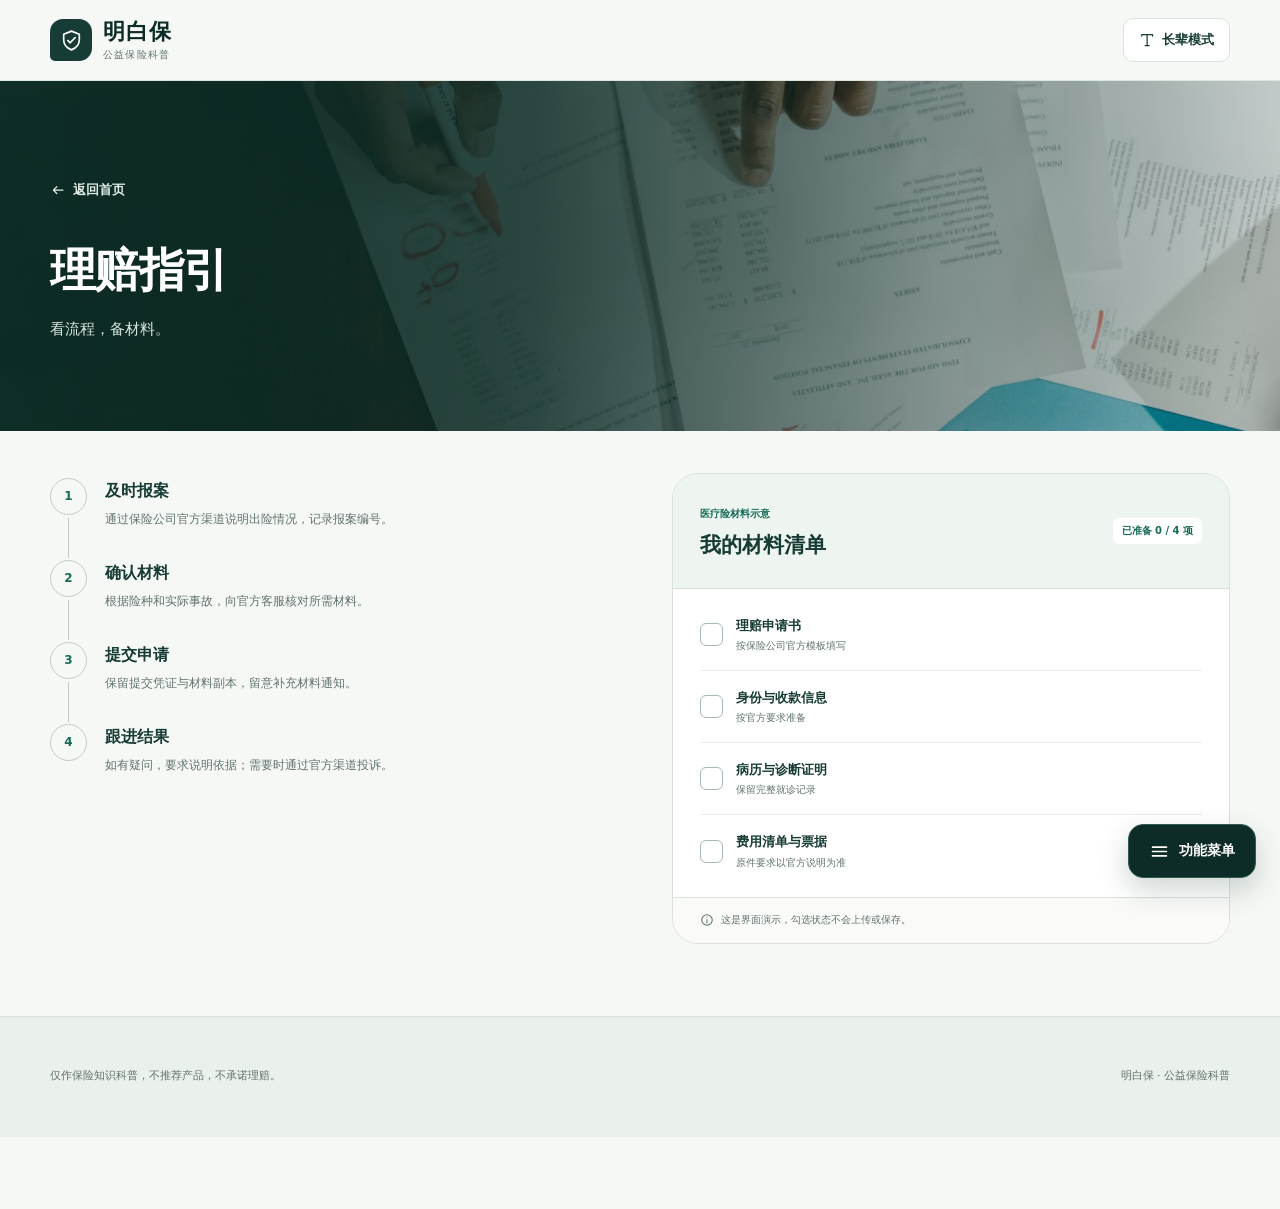
==== commit aa2e1191: "Add files via upload" ====
--- a/claims.html
+++ b/claims.html
@@ -1,12 +1,12 @@
 <!doctype html>
 <html lang="zh-CN">
-<head><meta charset="utf-8"><meta name="viewport" content="width=device-width, initial-scale=1"><title>理赔指引｜明白保</title><link rel="stylesheet" href="styles.css"><script src="subpage.js" defer></script></head>
+<head><meta charset="utf-8"><meta name="viewport" content="width=device-width, initial-scale=1"><title>理赔指引｜明白保</title><link rel="icon" href="favicon.svg" type="image/svg+xml"><link rel="stylesheet" href="styles.css"><script src="subpage.js" defer></script><script src="overlay.js" defer></script></head>
 <body data-page="claims">
   <a class="skip-link" href="#main">跳到主要内容</a>
   <header class="site-header"><div class="header-inner container"><a class="brand" href="index.html" aria-label="明白保首页"><span class="brand-mark"><svg><use href="icons.svg#i-shield"></use></svg></span><span class="brand-name">明白保<small>公益保险科普</small></span></a><nav class="main-nav" id="main-nav" aria-label="主导航"><a href="index.html">首页</a><a href="dictionary.html">大白话词典</a><a href="pitfalls.html">避坑指南</a><a class="active" href="claims.html">理赔指引</a></nav><div class="header-actions"><button class="elder-button" id="elder-toggle" type="button" aria-pressed="false"><svg><use href="icons.svg#i-type"></use></svg><span>长辈模式</span></button><button class="menu-button icon-button" id="menu-toggle" type="button" aria-label="打开导航" aria-expanded="false" aria-controls="main-nav"><svg><use href="icons.svg#i-menu"></use></svg></button></div></div></header>
   <section class="elder-toolbar" id="elder-toolbar" aria-label="长辈模式工具" hidden><div class="container"><span><svg><use href="icons.svg#i-check"></use></svg>简洁阅读模式：只保留重要内容</span><button id="elder-read-page" type="button" aria-pressed="false"><svg><use href="icons.svg#i-volume"></use></svg><span>朗读本页</span></button></div></section>
   <main id="main">
-    <section class="module-hero" style="--module-image:url('assets/claims.jpg')"><div class="container"><a class="back-home" href="index.html"><svg><use href="icons.svg#i-arrow"></use></svg>返回首页</a><p class="module-kicker">理赔流程指引</p><h1>出险之后，<br>按步骤来。</h1><p>先理清流程、备好材料。平台不代办理赔，也不承诺理赔结果。</p></div><a class="module-photo-credit" href="https://www.pexels.com/photo/person-working-on-documents-7821540/" target="_blank" rel="noopener">图片：Pexels</a></section>
+    <section class="module-hero" style="--module-image:url('assets/claims.jpg')"><div class="container"><a class="back-home" href="index.html"><svg><use href="icons.svg#i-arrow"></use></svg>返回首页</a><h1>理赔指引</h1><p>看流程，备材料。</p></div><a class="module-photo-credit" href="https://www.pexels.com/photo/person-working-on-documents-7821540/" target="_blank" rel="noopener">图片：Pexels</a></section>
     <nav class="module-switcher container" aria-label="功能切换"><a href="direction.html">查险方向</a><a href="dictionary.html">大白话词典</a><a href="pitfalls.html">避坑判断</a><a class="active" href="claims.html">理赔指引</a></nav>
     <section class="module-body container" aria-label="理赔步骤和材料"><div class="claims-layout"><ol class="claim-timeline"><li><span>1</span><div><strong>及时报案</strong><p>通过保险公司官方渠道说明出险情况，记录报案编号。</p></div></li><li><span>2</span><div><strong>确认材料</strong><p>根据险种和实际事故，向官方客服核对所需材料。</p></div></li><li><span>3</span><div><strong>提交申请</strong><p>保留提交凭证与材料副本，留意补充材料通知。</p></div></li><li><span>4</span><div><strong>跟进结果</strong><p>如有疑问，要求说明依据；需要时通过官方渠道投诉。</p></div></li></ol><div class="materials-card"><div class="materials-heading"><div><span>医疗险材料示意</span><h3>我的材料清单</h3></div><span id="material-progress">已准备 0 / 4 项</span></div><div class="material-list"><label><input type="checkbox"><span class="custom-check"><svg><use href="icons.svg#i-check"></use></svg></span><span><strong>理赔申请书</strong><small>按保险公司官方模板填写</small></span></label><label><input type="checkbox"><span class="custom-check"><svg><use href="icons.svg#i-check"></use></svg></span><span><strong>身份与收款信息</strong><small>按官方要求准备</small></span></label><label><input type="checkbox"><span class="custom-check"><svg><use href="icons.svg#i-check"></use></svg></span><span><strong>病历与诊断证明</strong><small>保留完整就诊记录</small></span></label><label><input type="checkbox"><span class="custom-check"><svg><use href="icons.svg#i-check"></use></svg></span><span><strong>费用清单与票据</strong><small>原件要求以官方说明为准</small></span></label></div><p class="materials-note"><svg><use href="icons.svg#i-info"></use></svg>这是界面演示，勾选状态不会上传或保存。</p></div></div><p class="module-disclaimer">材料要求因险种和事故情况而异，请以保险公司官方说明为准。</p><button class="secondary-button correction-open" type="button">内容有问题？我要纠错</button></section>
   </main>
--- a/styles.css
+++ b/styles.css
@@ -647,3 +647,62 @@
   .elder-mode .module-hero .container > p:last-child { font-size: 18px; }
   .elder-mode .direction-page-panel { padding: 20px; }
 }
+
+
+.main-nav,
+.menu-button,
+.trust-strip,
+main > .about-section,
+main > .disclaimer,
+.module-switcher,
+.module-photo-credit,
+.module-disclaimer,
+.module-body > .correction-open,
+.module-body .article-source { display: none !important; }
+body { padding-bottom: 72px; }
+.floating-menu-button { position: fixed; z-index: 40; right: 24px; bottom: 22px; min-height: 54px; display: inline-flex; align-items: center; justify-content: center; gap: 9px; padding: 13px 20px; border: 1px solid #315b4e; border-radius: 15px; background: var(--ink-deep); color: var(--white); box-shadow: 0 12px 30px rgba(13,44,39,0.2); font-size: 14px; font-weight: 800; transition: background-color 160ms ease, transform 140ms var(--ease-out); }
+.floating-menu-button svg { width: 21px; height: 21px; }
+.floating-menu-button:active { transform: scale(0.97); }
+.overlay-menu { width: min(400px, calc(100% - 28px)); margin: auto 24px 90px auto; padding: 27px; transform-origin: bottom right; }
+.overlay-kicker { color: var(--green); font-size: 11px; font-weight: 700; }
+.overlay-menu h2 { margin-top: 8px; padding-right: 28px; font-size: 24px; }
+.overlay-menu-list { display: grid; gap: 7px; margin-top: 20px; }
+.menu-link { min-height: 52px; display: flex; align-items: center; justify-content: space-between; gap: 15px; padding: 12px 14px; border-radius: 10px; color: var(--ink); font-size: 15px; font-weight: 700; transition: background-color 150ms ease, transform 140ms var(--ease-out); }
+.menu-link svg { width: 17px; height: 17px; color: var(--green); }
+.menu-link.active { background: var(--sage); color: var(--green); }
+.menu-link:active { transform: scale(0.98); }
+.menu-info-button { width: 100%; min-height: 48px; display: flex; align-items: center; justify-content: center; gap: 8px; margin-top: 16px; padding: 10px 14px; border: 1px solid var(--border); border-radius: 10px; background: transparent; color: var(--green); font-size: 13px; font-weight: 700; }
+.page-info-dialog { width: min(590px, calc(100% - 32px)); }
+.page-info-list { margin: 24px 0 0; }
+.page-info-list > div { display: grid; grid-template-columns: 100px 1fr; gap: 18px; padding-block: 16px; border-top: 1px solid var(--border); }
+.page-info-list dt { color: var(--ink); font-size: 13px; font-weight: 800; }
+.page-info-list dd { margin: 0; color: var(--muted); font-size: 13px; line-height: 1.85; }
+.page-info-list a { color: var(--green); text-decoration: underline; text-underline-offset: 3px; }
+.page-info-dialog > .secondary-button { width: 100%; margin-top: 20px; }
+@media (hover: hover) and (pointer: fine) {
+  .floating-menu-button:hover { background: var(--green-hover); }
+  .menu-link:hover { background: var(--sage); }
+  .menu-info-button:hover { background: var(--sage); }
+}
+@media (max-width: 640px) {
+  body { padding-bottom: 76px; }
+  .floating-menu-button { right: 16px; bottom: 16px; min-height: 52px; padding: 12px 17px; }
+  .overlay-menu { width: auto; margin: auto 14px 82px; }
+  .page-info-list > div { grid-template-columns: 1fr; gap: 5px; }
+}
+.elder-mode .floating-menu-button { min-height: 64px; padding: 15px 23px; font-size: 18px; }
+.elder-mode .menu-link { min-height: 64px; font-size: 20px; }
+.elder-mode .menu-info-button { min-height: 58px; font-size: 17px; }
+.elder-mode .page-info-list dt,
+.elder-mode .page-info-list dd { font-size: 17px; }
+
+
+.overlay-menu { position: fixed; inset: auto 24px 90px auto; margin: 0; }
+@media (max-width: 640px) {
+  .overlay-menu { inset: auto 14px 82px 14px; width: auto; max-width: none; margin: 0; }
+}
+
+
+.task-action { font-size: 0; gap: 0; }
+.tasks-section .section-kicker { display: none; }
+.tasks-section .section-heading { margin-bottom: 20px; }
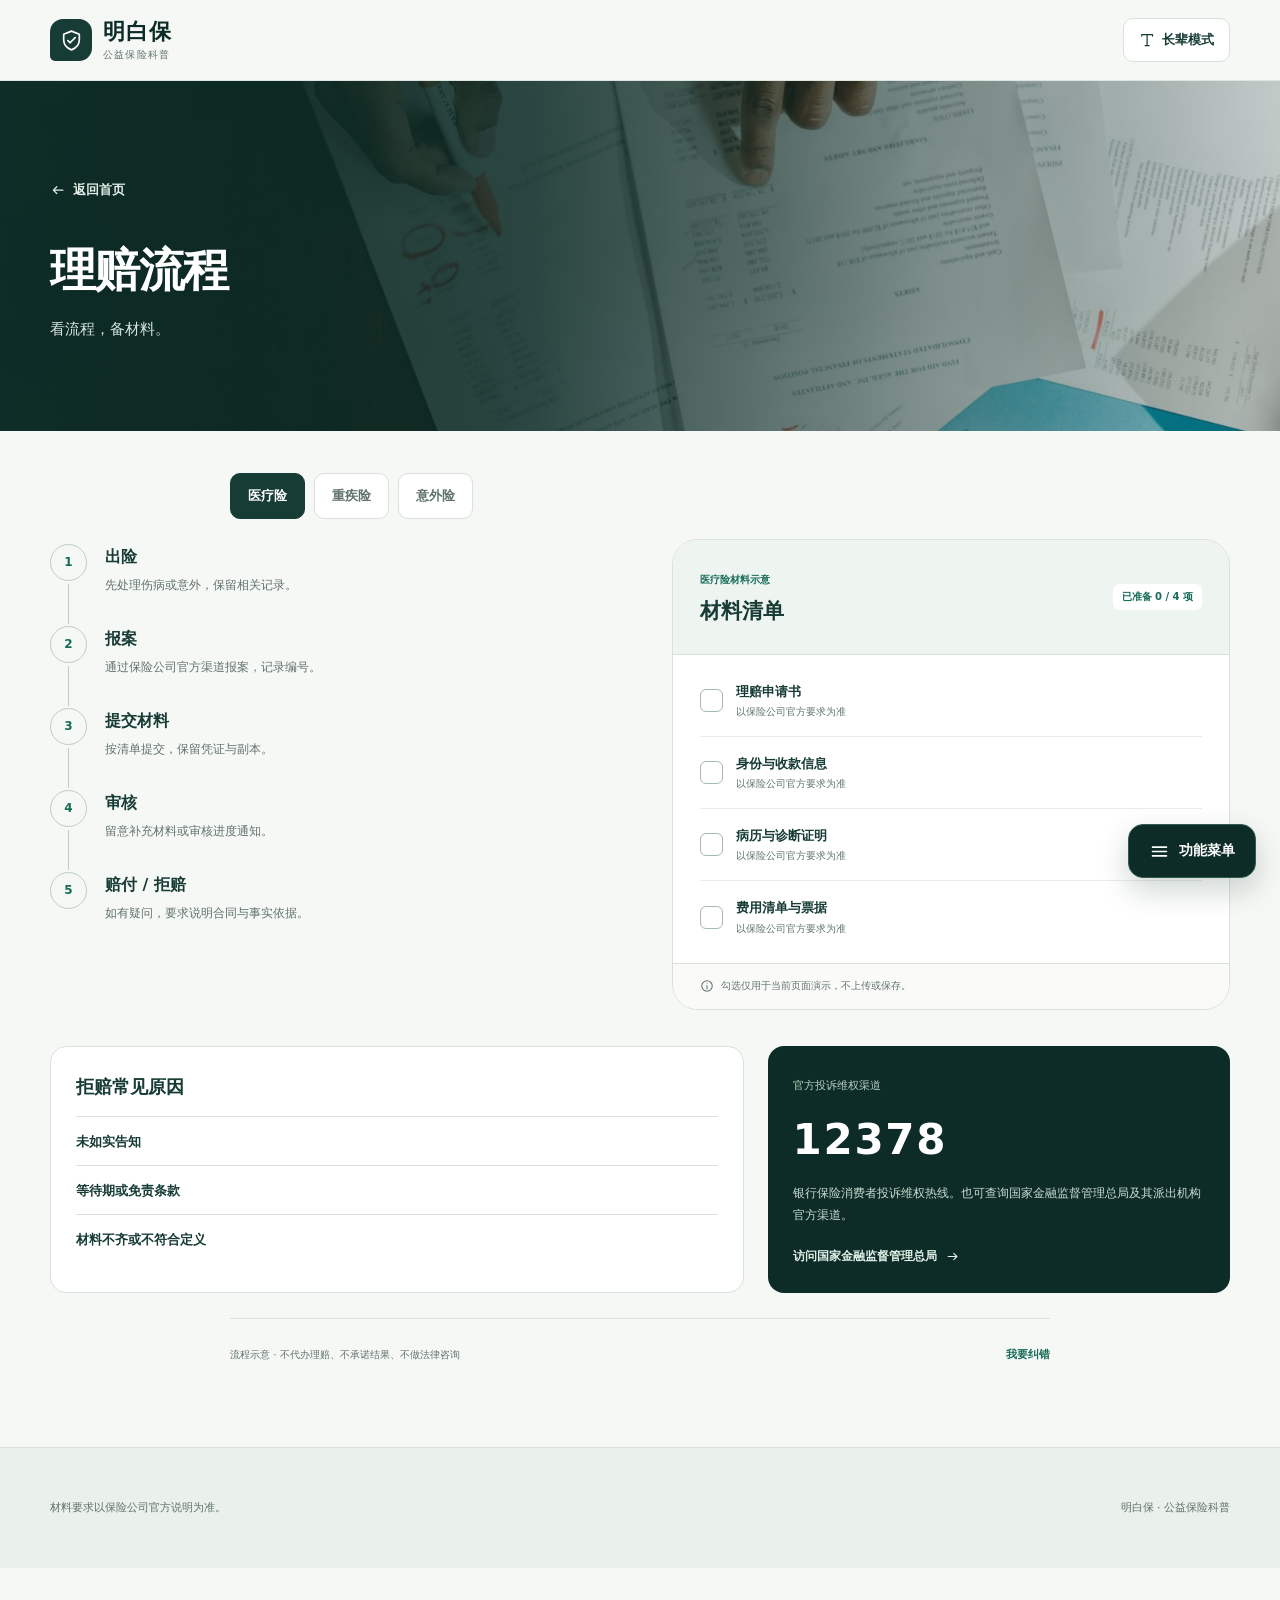
==== commit a67e02f3: "Add files via upload" ====
--- a/claims.html
+++ b/claims.html
@@ -1,16 +1,21 @@
 <!doctype html>
 <html lang="zh-CN">
-<head><meta charset="utf-8"><meta name="viewport" content="width=device-width, initial-scale=1"><title>理赔指引｜明白保</title><link rel="icon" href="favicon.svg" type="image/svg+xml"><link rel="stylesheet" href="styles.css"><script src="subpage.js" defer></script><script src="overlay.js" defer></script></head>
+<head><meta charset="utf-8"><meta name="viewport" content="width=device-width, initial-scale=1"><title>理赔流程｜明白保</title><link rel="icon" href="favicon.svg" type="image/svg+xml"><link rel="stylesheet" href="styles.css"><script src="subpage.js" defer></script><script src="overlay.js" defer></script></head>
 <body data-page="claims">
   <a class="skip-link" href="#main">跳到主要内容</a>
-  <header class="site-header"><div class="header-inner container"><a class="brand" href="index.html" aria-label="明白保首页"><span class="brand-mark"><svg><use href="icons.svg#i-shield"></use></svg></span><span class="brand-name">明白保<small>公益保险科普</small></span></a><nav class="main-nav" id="main-nav" aria-label="主导航"><a href="index.html">首页</a><a href="dictionary.html">大白话词典</a><a href="pitfalls.html">避坑指南</a><a class="active" href="claims.html">理赔指引</a></nav><div class="header-actions"><button class="elder-button" id="elder-toggle" type="button" aria-pressed="false"><svg><use href="icons.svg#i-type"></use></svg><span>长辈模式</span></button><button class="menu-button icon-button" id="menu-toggle" type="button" aria-label="打开导航" aria-expanded="false" aria-controls="main-nav"><svg><use href="icons.svg#i-menu"></use></svg></button></div></div></header>
-  <section class="elder-toolbar" id="elder-toolbar" aria-label="长辈模式工具" hidden><div class="container"><span><svg><use href="icons.svg#i-check"></use></svg>简洁阅读模式：只保留重要内容</span><button id="elder-read-page" type="button" aria-pressed="false"><svg><use href="icons.svg#i-volume"></use></svg><span>朗读本页</span></button></div></section>
+  <header class="site-header"><div class="header-inner container"><a class="brand" href="index.html" aria-label="明白保首页"><span class="brand-mark"><svg><use href="icons.svg#i-shield"></use></svg></span><span class="brand-name">明白保<small>公益保险科普</small></span></a><nav class="main-nav" id="main-nav" aria-label="主导航"><a href="index.html">首页</a><a href="direction.html">险种查询</a><a href="dictionary.html">大白话词典</a><a href="pitfalls.html">避坑指南</a><a class="active" href="claims.html">理赔流程</a></nav><div class="header-actions"><button class="elder-button" id="elder-toggle" type="button" aria-pressed="false"><svg><use href="icons.svg#i-type"></use></svg><span>长辈模式</span></button><button class="menu-button icon-button" id="menu-toggle" type="button" aria-label="打开导航" aria-expanded="false" aria-controls="main-nav"><svg><use href="icons.svg#i-menu"></use></svg></button></div></div></header>
+  <section class="elder-toolbar" id="elder-toolbar" aria-label="长辈模式工具" hidden><div class="container"><span><svg><use href="icons.svg#i-check"></use></svg>长辈模式已开启</span><button id="elder-read-page" type="button" aria-pressed="false"><svg><use href="icons.svg#i-volume"></use></svg><span>朗读本页</span></button></div></section>
   <main id="main">
-    <section class="module-hero" style="--module-image:url('assets/claims.jpg')"><div class="container"><a class="back-home" href="index.html"><svg><use href="icons.svg#i-arrow"></use></svg>返回首页</a><h1>理赔指引</h1><p>看流程，备材料。</p></div><a class="module-photo-credit" href="https://www.pexels.com/photo/person-working-on-documents-7821540/" target="_blank" rel="noopener">图片：Pexels</a></section>
-    <nav class="module-switcher container" aria-label="功能切换"><a href="direction.html">查险方向</a><a href="dictionary.html">大白话词典</a><a href="pitfalls.html">避坑判断</a><a class="active" href="claims.html">理赔指引</a></nav>
-    <section class="module-body container" aria-label="理赔步骤和材料"><div class="claims-layout"><ol class="claim-timeline"><li><span>1</span><div><strong>及时报案</strong><p>通过保险公司官方渠道说明出险情况，记录报案编号。</p></div></li><li><span>2</span><div><strong>确认材料</strong><p>根据险种和实际事故，向官方客服核对所需材料。</p></div></li><li><span>3</span><div><strong>提交申请</strong><p>保留提交凭证与材料副本，留意补充材料通知。</p></div></li><li><span>4</span><div><strong>跟进结果</strong><p>如有疑问，要求说明依据；需要时通过官方渠道投诉。</p></div></li></ol><div class="materials-card"><div class="materials-heading"><div><span>医疗险材料示意</span><h3>我的材料清单</h3></div><span id="material-progress">已准备 0 / 4 项</span></div><div class="material-list"><label><input type="checkbox"><span class="custom-check"><svg><use href="icons.svg#i-check"></use></svg></span><span><strong>理赔申请书</strong><small>按保险公司官方模板填写</small></span></label><label><input type="checkbox"><span class="custom-check"><svg><use href="icons.svg#i-check"></use></svg></span><span><strong>身份与收款信息</strong><small>按官方要求准备</small></span></label><label><input type="checkbox"><span class="custom-check"><svg><use href="icons.svg#i-check"></use></svg></span><span><strong>病历与诊断证明</strong><small>保留完整就诊记录</small></span></label><label><input type="checkbox"><span class="custom-check"><svg><use href="icons.svg#i-check"></use></svg></span><span><strong>费用清单与票据</strong><small>原件要求以官方说明为准</small></span></label></div><p class="materials-note"><svg><use href="icons.svg#i-info"></use></svg>这是界面演示，勾选状态不会上传或保存。</p></div></div><p class="module-disclaimer">材料要求因险种和事故情况而异，请以保险公司官方说明为准。</p><button class="secondary-button correction-open" type="button">内容有问题？我要纠错</button></section>
+    <section class="module-hero" style="--module-image:url('assets/claims.jpg')"><div class="container"><a class="back-home" href="index.html"><svg><use href="icons.svg#i-arrow"></use></svg>返回首页</a><h1>理赔流程</h1><p>看流程，备材料。</p></div></section>
+    <section class="module-body container" aria-label="理赔步骤和材料">
+      <div class="claim-type-tabs" role="tablist" aria-label="选择险种"><button class="active" type="button" role="tab" aria-selected="true" data-claim-type="医疗险">医疗险</button><button type="button" role="tab" aria-selected="false" data-claim-type="重疾险">重疾险</button><button type="button" role="tab" aria-selected="false" data-claim-type="意外险">意外险</button></div>
+      <div class="claims-layout"><ol class="claim-timeline"><li><span>1</span><div><strong>出险</strong><p>先处理伤病或意外，保留相关记录。</p></div></li><li><span>2</span><div><strong>报案</strong><p>通过保险公司官方渠道报案，记录编号。</p></div></li><li><span>3</span><div><strong>提交材料</strong><p>按清单提交，保留凭证与副本。</p></div></li><li><span>4</span><div><strong>审核</strong><p>留意补充材料或审核进度通知。</p></div></li><li><span>5</span><div><strong>赔付 / 拒赔</strong><p>如有疑问，要求说明合同与事实依据。</p></div></li></ol>
+        <div class="materials-card"><div class="materials-heading"><div><span id="material-type-label">医疗险材料示意</span><h2>材料清单</h2></div><span id="material-progress">已准备 0 / 4 项</span></div><div class="material-list" id="material-list"></div><p class="materials-note"><svg><use href="icons.svg#i-info"></use></svg>勾选仅用于当前页面演示，不上传或保存。</p></div></div>
+      <div class="claims-extras"><section class="denial-panel"><h2>拒赔常见原因</h2><details><summary>未如实告知</summary><p>投保时未按书面问题如实回答，且对承保或保险事故有实质影响。</p></details><details><summary>等待期或免责条款</summary><p>事故发生在约定等待期内，或属于合同明确免责的情形。</p></details><details><summary>材料不齐或不符合定义</summary><p>材料缺失，或事故、疾病未达到合同约定的赔付条件。</p></details></section><aside class="official-channel"><span>官方投诉维权渠道</span><h2>12378</h2><p>银行保险消费者投诉维权热线。也可查询国家金融监督管理总局及其派出机构官方渠道。</p><a href="https://www.nfra.gov.cn/" target="_blank" rel="noopener">访问国家金融监督管理总局<svg><use href="icons.svg#i-arrow"></use></svg></a></aside></div>
+      <div class="content-provenance"><span>流程示意 · 不代办理赔、不承诺结果、不做法律咨询</span><button type="button" class="correction-open">我要纠错</button></div>
+    </section>
   </main>
-  <footer class="site-footer"><div class="container footer-inner"><p>仅作保险知识科普，不推荐产品，不承诺理赔。</p><p class="prototype-label">明白保 · 公益保险科普</p></div></footer>
+  <footer class="site-footer"><div class="container footer-inner"><p>材料要求以保险公司官方说明为准。</p><p class="prototype-label">明白保 · 公益保险科普</p></div></footer>
   <dialog class="correction-dialog" id="correction-dialog" aria-labelledby="correction-title"><button class="dialog-close icon-button" type="button" data-close-dialog aria-label="关闭"><svg><use href="icons.svg#i-close"></use></svg></button><div class="dialog-badge"><svg><use href="icons.svg#i-refresh"></use></svg>内容纠错</div><h2 id="correction-title">哪里需要改正？</h2><p class="dialog-description">无需填写姓名或联系方式。当前为外观原型，不会发送数据。</p><form id="correction-form"><label for="correction-content">问题描述</label><textarea id="correction-content" rows="5" required placeholder="请指出内容、来源或其他问题"></textarea><button class="primary-button" type="submit">预览提交反馈</button></form></dialog><div class="toast" id="toast" role="status" hidden></div>
 </body>
 </html>
--- a/styles.css
+++ b/styles.css
@@ -706,3 +706,131 @@
 .task-action { font-size: 0; gap: 0; }
 .tasks-section .section-kicker { display: none; }
 .tasks-section .section-heading { margin-bottom: 20px; }
+
+
+.search-section-label { padding: 9px 12px 5px; color: var(--muted); font-size: 11px; font-weight: 700; }
+
+
+.home-boundary { margin-top: 24px; color: var(--muted); font-size: 12px; }
+.module-boundary { width: fit-content; margin: 0 auto 24px; padding: 8px 13px; border: 1px solid var(--sage-deep); border-radius: 8px; background: var(--sage); color: var(--green); font-size: 12px; font-weight: 700; }
+.direction-tabs, .scenario-tabs, .claim-type-tabs { display: flex; flex-wrap: wrap; gap: 9px; margin-bottom: 24px; }
+.direction-tabs { justify-content: center; }
+.direction-tabs button, .scenario-tabs button, .claim-type-tabs button { min-height: 46px; padding: 10px 17px; border: 1px solid var(--border); border-radius: 10px; background: var(--white); color: var(--muted); font-size: 13px; font-weight: 700; transition: background-color 150ms ease, border-color 150ms ease, color 150ms ease, transform 140ms var(--ease-out); }
+.direction-tabs button.active, .scenario-tabs button.active, .claim-type-tabs button.active { border-color: var(--ink); background: var(--ink); color: var(--white); }
+.direction-tabs button:active, .scenario-tabs button:active, .claim-type-tabs button:active { transform: scale(0.98); }
+.class-tree { max-width: 900px; margin-inline: auto; }
+.tree-root { width: fit-content; margin: 0 auto 25px; padding: 13px 24px; border-radius: 10px; background: var(--ink); color: var(--white); font-size: 18px; font-weight: 800; }
+.tree-branches { position: relative; display: grid; grid-template-columns: repeat(2, minmax(0, 1fr)); gap: 22px; }
+.tree-branches::before { content: ""; position: absolute; left: 25%; right: 25%; top: -25px; height: 25px; border-top: 1px solid var(--sage-deep); border-inline: 1px solid var(--sage-deep); }
+.tree-branch { overflow: hidden; border: 1px solid var(--border); border-radius: 16px; background: var(--white); }
+.tree-branch h2 { padding: 19px 22px; color: var(--ink); font-size: 20px; }
+.tree-branch.protection h2 { background: var(--mint); }
+.tree-branch.savings h2 { background: var(--blue-soft); }
+.tree-branch ul { margin: 0; padding: 10px 22px 20px; list-style: none; }
+.tree-branch li { display: flex; flex-direction: column; gap: 3px; padding-block: 13px; border-bottom: 1px solid #e8ede8; }
+.tree-branch li:last-child { border-bottom: 0; }
+.tree-branch li strong { color: var(--ink); font-size: 14px; }
+.tree-branch li span { color: var(--muted); font-size: 12px; }
+.wizard-options.multi { display: grid; grid-template-columns: repeat(2, minmax(0, 1fr)); }
+.wizard-choice { min-height: 51px; display: flex; align-items: center; gap: 10px; padding: 10px 13px; border: 1px solid var(--border); border-radius: 10px; background: var(--white); color: var(--ink); font-size: 13px; cursor: pointer; }
+.wizard-choice:has(input:checked) { border-color: var(--green); background: var(--sage); }
+.wizard-choice input { width: 19px; height: 19px; accent-color: var(--green); }
+.wizard-navigation { display: flex; justify-content: space-between; gap: 12px; margin-top: 20px; }
+.wizard-navigation .primary-button:disabled { cursor: not-allowed; opacity: 0.45; }
+.wizard-back { margin-top: 16px; }
+.result-reason { color: var(--muted); font-size: 13px; line-height: 1.85; }
+.result-layout { display: grid; grid-template-columns: 0.9fr 1.1fr; gap: 22px; align-items: center; margin-top: 23px; }
+.pyramid { display: flex; flex-direction: column; align-items: center; gap: 5px; padding: 18px 8px; border-radius: 14px; background: #f0f5f0; }
+.pyramid-layer { display: grid; place-items: center; min-height: 49px; padding: 9px 12px; color: var(--ink); font-size: 11px; font-weight: 800; text-align: center; clip-path: polygon(8% 0, 92% 0, 100% 100%, 0 100%); }
+.pyramid-layer.top { width: 58%; background: #d8e5ed; }
+.pyramid-layer.middle { width: 77%; background: #c5dfcf; }
+.pyramid-layer.base { width: 96%; background: #83b9a3; }
+.result-checklist { color: var(--ink); font-size: 13px; }
+.result-checklist ul { margin: 9px 0 0; padding-left: 20px; color: var(--muted); line-height: 1.9; }
+.matrix-details { margin-top: 22px; border-top: 1px solid var(--border); }
+.matrix-details summary { min-height: 48px; display: flex; align-items: center; color: var(--green); font-size: 12px; font-weight: 700; cursor: pointer; }
+.matrix-scroll { overflow-x: auto; }
+.matrix-scroll table { width: 100%; min-width: 520px; border-collapse: collapse; color: var(--text); font-size: 11px; text-align: center; }
+.matrix-scroll caption { margin-bottom: 8px; color: var(--muted); text-align: left; }
+.matrix-scroll th, .matrix-scroll td { padding: 9px 7px; border: 1px solid var(--border); }
+.matrix-scroll thead th { background: var(--sage); color: var(--ink); }
+.matrix-scroll tbody th { color: var(--ink); text-align: left; }
+.result-disclaimer { margin-top: 18px; color: var(--muted); font-size: 11px; line-height: 1.8; }
+.result-actions { display: flex; gap: 10px; margin-top: 20px; }
+.share-dialog { width: min(500px, calc(100% - 32px)); }
+.share-dialog h2 { margin-bottom: 20px; }
+.share-dialog > .primary-button { width: 100%; margin-top: 18px; }
+.share-card { padding: 26px; border-radius: 15px; background: var(--paper); border: 1px solid var(--border); }
+.share-brand { color: var(--green); font-size: 12px; font-weight: 800; }
+.share-card h3 { margin-top: 17px; color: var(--ink-deep); font-size: 27px; line-height: 1.45; }
+.share-card p { margin-top: 12px; color: var(--muted); font-size: 12px; line-height: 1.85; }
+.share-card ul { margin: 17px 0; padding-left: 20px; color: var(--text); font-size: 12px; line-height: 1.9; }
+.share-card small { color: var(--muted); font-size: 10px; line-height: 1.8; }
+.scenario-tabs, .claim-type-tabs { max-width: 820px; margin-inline: auto; margin-bottom: 20px; }
+.iceberg-workbench { max-width: 820px; display: grid; grid-template-columns: 1.04fr 0.96fr; gap: 0; margin-inline: auto; overflow: hidden; border: 1px solid var(--border); border-radius: var(--radius-large); background: var(--white); }
+.iceberg-panel { display: grid; place-items: center; padding: 14px; background: #edf4ee; }
+.iceberg-visual { display: block; width: 100%; height: auto; }
+.pitfall-detail { padding: 27px; }
+.detail-label { color: var(--green); font-size: 11px; font-weight: 800; }
+.pitfall-detail blockquote { margin: 14px 0 22px; color: var(--ink-deep); font-size: 24px; font-weight: 800; line-height: 1.55; }
+.pitfall-detail .risk-point { margin: 0; padding: 17px; border-color: #eeddbd; background: var(--amber-soft); }
+.pitfall-detail .risk-point strong { color: #805616; }
+.pitfall-detail .risk-point p { color: #715f3e; }
+.module-body .questions-block { max-width: 820px; margin: 22px auto 0; padding: 23px 27px; border: 1px solid var(--border); border-radius: 16px; background: var(--white); }
+.module-body .questions-block h2 { color: var(--ink); font-size: 17px; }
+.module-body .questions-block details { border-bottom-color: var(--border); }
+.module-body .questions-block summary { color: var(--ink); font-size: 13px; }
+.module-body .questions-block summary svg { color: var(--green); }
+.module-body .questions-block details p { color: var(--muted); }
+.module-body > .correct-action { max-width: 820px; margin: 18px auto 0; border-radius: 10px; }
+.content-provenance { max-width: 820px; display: flex; align-items: center; justify-content: space-between; gap: 18px; margin: 25px auto 0; padding-top: 16px; border-top: 1px solid var(--border); color: var(--muted); font-size: 10px; }
+.content-provenance button { min-height: 40px; padding: 6px 0; border: 0; background: transparent; color: var(--green); font-size: 11px; font-weight: 700; white-space: nowrap; }
+.dictionary-count { color: var(--muted); font-size: 10px; font-weight: 500; }
+.term-article h2 { margin-top: 14px; color: var(--ink-deep); font-size: 42px; line-height: 1.3; letter-spacing: -0.03em; }
+.term-list { max-height: 520px; overflow-y: auto; padding-right: 3px; scrollbar-width: thin; }
+.claims-extras { display: grid; grid-template-columns: 1.2fr 0.8fr; gap: 24px; margin-top: 36px; }
+.denial-panel { padding: 25px; border: 1px solid var(--border); border-radius: 16px; background: var(--white); }
+.denial-panel h2 { color: var(--ink); font-size: 18px; }
+.denial-panel details { border-top: 1px solid var(--border); }
+.denial-panel details:first-of-type { margin-top: 15px; }
+.denial-panel summary { min-height: 48px; display: flex; align-items: center; color: var(--ink); font-size: 13px; font-weight: 700; cursor: pointer; }
+.denial-panel details p { padding-bottom: 15px; color: var(--muted); font-size: 12px; line-height: 1.8; }
+.official-channel { padding: 25px; border-radius: 16px; background: var(--ink-deep); color: var(--white); }
+.official-channel > span { color: #b4cec0; font-size: 11px; }
+.official-channel h2 { margin-top: 8px; font-size: 42px; letter-spacing: 0.04em; }
+.official-channel p { margin-top: 8px; color: #c8dbd2; font-size: 12px; line-height: 1.85; }
+.official-channel a { display: inline-flex; align-items: center; gap: 8px; margin-top: 20px; color: #e0f0e7; font-size: 12px; font-weight: 700; }
+.materials-heading h2 { margin-top: 3px; color: var(--ink); font-size: 21px; }
+@media (hover: hover) and (pointer: fine) {
+  .direction-tabs button:not(.active):hover, .scenario-tabs button:not(.active):hover, .claim-type-tabs button:not(.active):hover { border-color: #a8bbae; background: var(--sage); color: var(--ink); }
+  .menu-link:hover { background: var(--sage); }
+}
+@media (max-width: 850px) {
+  .iceberg-workbench { grid-template-columns: 1fr; }
+  .pitfall-detail blockquote { font-size: 22px; }
+  .claims-extras { grid-template-columns: 1fr; }
+}
+@media (max-width: 640px) {
+  .tree-branches { grid-template-columns: 1fr; }
+  .tree-branches::before { display: none; }
+  .wizard-options.multi { grid-template-columns: 1fr; }
+  .result-layout { grid-template-columns: 1fr; }
+  .result-actions { flex-direction: column; }
+  .result-actions button { width: 100%; }
+  .direction-tabs, .scenario-tabs, .claim-type-tabs { flex-wrap: nowrap; overflow-x: auto; padding-bottom: 6px; }
+  .direction-tabs button, .scenario-tabs button, .claim-type-tabs button { flex: 0 0 auto; white-space: nowrap; }
+  .pitfall-detail { padding: 21px; }
+  .content-provenance { align-items: flex-start; flex-direction: column; gap: 5px; }
+  .content-provenance button { min-height: 44px; }
+  .term-list { max-height: none; overflow-x: auto; overflow-y: hidden; padding-right: 0; }
+  .term-article h2 { font-size: 34px; }
+  .home-boundary { font-size: 11px; }
+}
+.elder-mode .direction-tabs button, .elder-mode .scenario-tabs button, .elder-mode .claim-type-tabs button { min-height: 58px; font-size: 17px; }
+.elder-mode .wizard-choice { min-height: 62px; font-size: 18px; }
+.elder-mode .module-boundary { font-size: 15px; }
+.elder-mode .result-checklist, .elder-mode .result-reason { font-size: 18px; }
+.elder-mode .content-provenance { font-size: 14px; }
+.elder-mode .content-provenance button { font-size: 15px; }
+.elder-mode .denial-panel summary, .elder-mode .denial-panel details p, .elder-mode .official-channel p, .elder-mode .official-channel a { font-size: 17px; }
+.elder-mode .term-list { max-height: none; }
